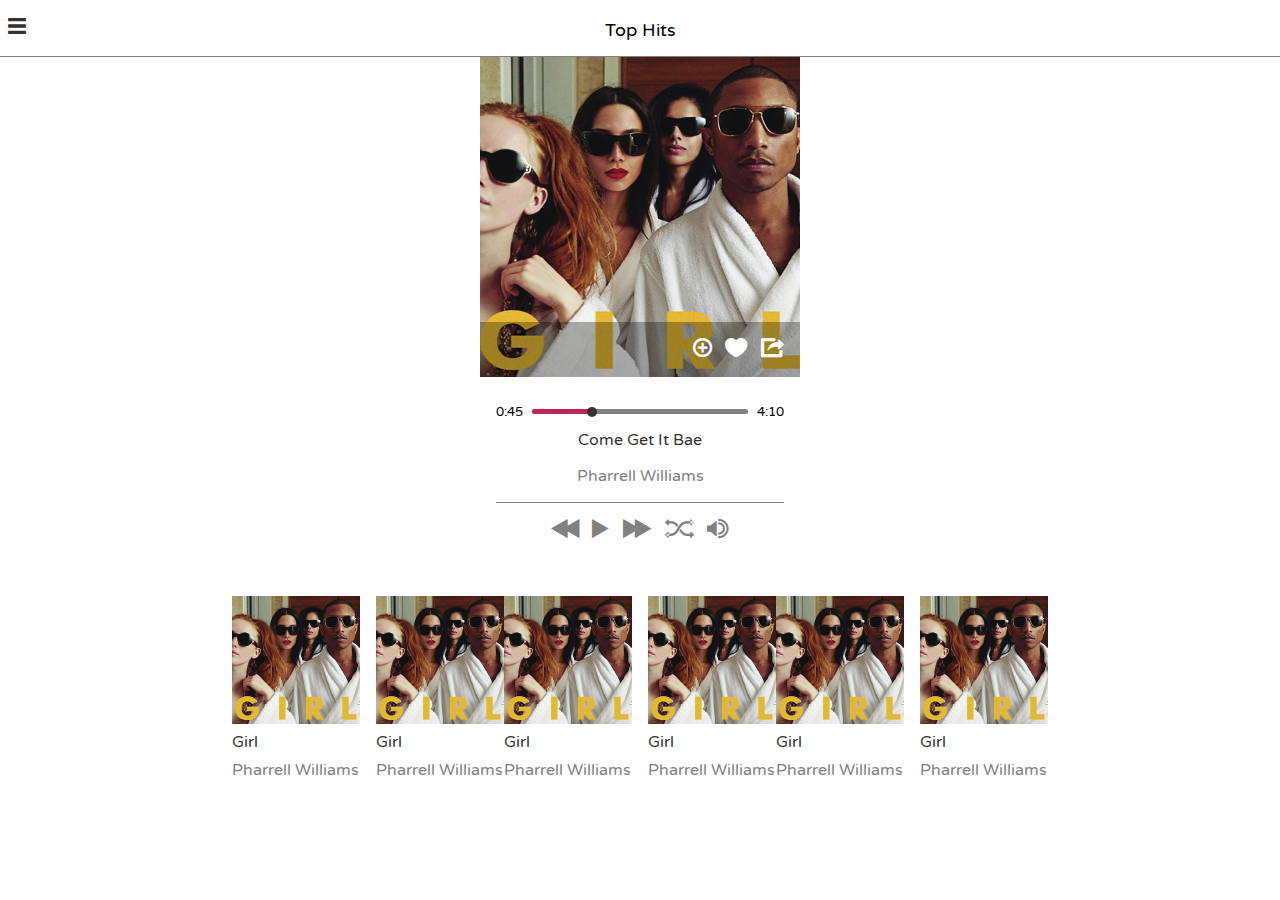
==== index.html @ 9a448887 "Test" ====
<!DOCTYPE html>
<html lang="es">
<head>
  <meta charset="UTF-8">
  <meta name="viewport" content="width=device-width, initial-scale=1.0">
  <meta http-equiv="X-UA-Compatible" content="ie=edge">
  <title>Document</title>
  <link href="https://fonts.googleapis.com/css?family=Varela+Round" rel="stylesheet">
  <link rel="stylesheet" href="css/estilos.css">
</head>
<body>
  <header class="header relative border-bottom">
    <a href="" class="button-menu icon-menu"></a>
    <nav class="menu">
      <ul class="list">
        <li class="item">
          <a href="#">Top Hit</a>
        </li>
        <li class="item">
          <a href="#">Playlist</a>
        </li>
        <li class="item">
          <a href="#">Top Hits</a>
        </li>
        <li class="item">
          <a href="#">Top Hits</a>
        </li>
        <li class="item">
          <a href="#">Top Hits</a>
        </li>
      </ul>
    </nav>
    <div class="title">
      <span>
        Top Hits
      </span>
    </div>
  </header>
  <section class="playing small center-block">
    <figure class="image relative">
      <img src="img/songs/test-playing.jpg" width="320" height="320" alt="Come Get It Bae Pharrell Williams">
      <div class="actions padding right-text">
        <a href="" class="action icon-add"></a>
        <a href="" class="action icon-love"></a>
        <a href="" class="action icon-share"></a>
      </div>
    </figure>
    <div class="padding">
      <div class="progress">
        <span class="min">0:45</span>
        <div class="total">
          <div class="state">
            <div class="circle">

            </div>
          </div>
        </div>
        <span class="max">4:10</span>
      </div>
      <div class="description center-text border-bottom">
        <p class="name">
          Come Get It Bae
        </p>
        <p class="author center-text">
          Pharrell Williams
        </p>
      </div>
      <div class="play center-text padding-tb">
        <a href="" class="action gray icon-prev"></a>
        <a href="" class="action gray icon-play"></a>
        <a href="" class="action gray icon-next"></a>
        <a href="" class="action gray icon-random"></a>
        <a href="" class="action gray icon-vol"></a>
      </div>
    </div>
  </section>
  <section class="container">
    <article class="song">
      <figure class="image">
        <img src="img/songs/test.jpg" width="128" height="128" alt="Girl Pharrell Williams">
      </figure>
      <p class="name">
        Girl
      </p>
      <p class="author">
        Pharrell Williams
      </p>
    </article>
    <article class="song">
      <figure class="image">
        <img src="img/songs/test.jpg" width="128" height="128" alt="Girl Pharrell Williams">
      </figure>
      <p class="name">
        Girl
      </p>
      <p class="author">
        Pharrell Williams
      </p>
    </article>
    <article class="song">
      <figure class="image">
        <img src="img/songs/test.jpg" width="128" height="128" alt="Girl Pharrell Williams">
      </figure>
      <p class="name">
        Girl
      </p>
      <p class="author">
        Pharrell Williams
      </p>
    </article>
    <article class="song">
      <figure class="image">
        <img src="img/songs/test.jpg" width="128" height="128" alt="Girl Pharrell Williams">
      </figure>
      <p class="name">
        Girl
      </p>
      <p class="author">
        Pharrell Williams
      </p>
    </article>
    <article class="song">
      <figure class="image">
        <img src="img/songs/test.jpg" width="128" height="128" alt="Girl Pharrell Williams">
      </figure>
      <p class="name">
        Girl
      </p>
      <p class="author">
        Pharrell Williams
      </p>
    </article>
    <article class="song">
      <figure class="image">
        <img src="img/songs/test.jpg" width="128" height="128" alt="Girl Pharrell Williams">
      </figure>
      <p class="name">
        Girl
      </p>
      <p class="author">
        Pharrell Williams
      </p>
    </article>
  </section>
</body>
</html>
---- css/estilos.css ----
html{font-family:sans-serif;-ms-text-size-adjust:100%;-webkit-text-size-adjust:100%}body{margin:0}article,aside,details,figcaption,figure,footer,header,main,menu,nav,section,summary{display:block}audio,canvas,progress,video{display:inline-block}audio:not([controls]){display:none;height:0}progress{vertical-align:baseline}template,[hidden]{display:none}a{background-color:transparent;-webkit-text-decoration-skip:objects}a:active,a:hover{outline-width:0}abbr[title]{border-bottom:none;text-decoration:underline;text-decoration:underline dotted}b,strong{font-weight:inherit}b,strong{font-weight:bolder}dfn{font-style:italic}h1{font-size:2em;margin:.67em 0}mark{background-color:#ff0;color:#000}small{font-size:80%}sub,sup{font-size:75%;line-height:0;position:relative;vertical-align:baseline}sub{bottom:-.25em}sup{top:-.5em}img{border-style:none}svg:not(:root){overflow:hidden}code,kbd,pre,samp{font-family:monospace,monospace;font-size:1em}figure{margin:1em 40px}hr{box-sizing:content-box;height:0;overflow:visible}button,input,select,textarea{font:inherit;margin:0}optgroup{font-weight:bold}button,input{overflow:visible}button,select{text-transform:none}button,html [type="button"],[type="reset"],[type="submit"]{-webkit-appearance:button}button::-moz-focus-inner,[type="button"]::-moz-focus-inner,[type="reset"]::-moz-focus-inner,[type="submit"]::-moz-focus-inner{border-style:none;padding:0}button:-moz-focusring,[type="button"]:-moz-focusring,[type="reset"]:-moz-focusring,[type="submit"]:-moz-focusring{outline:1px dotted ButtonText}fieldset{border:1px solid #c0c0c0;margin:0 2px;padding:.35em .625em .75em}legend{box-sizing:border-box;color:inherit;display:table;max-width:100%;padding:0;white-space:normal}textarea{overflow:auto}[type="checkbox"],[type="radio"]{box-sizing:border-box;padding:0}[type="number"]::-webkit-inner-spin-button,[type="number"]::-webkit-outer-spin-button{height:auto}[type="search"]{-webkit-appearance:textfield;outline-offset:-2px}[type="search"]::-webkit-search-cancel-button,[type="search"]::-webkit-search-decoration{-webkit-appearance:none}::-webkit-input-placeholder{color:inherit;opacity:.54}::-webkit-file-upload-button{-webkit-appearance:button;font:inherit}@font-face{font-family:'sfotipy';src:url("../fonts/sfotipy.eot?kt9bol");src:url("../fonts/sfotipy.eot?#iefixkt9bol") format('embedded-opentype'),url("../fonts/sfotipy.woff?kt9bol") format('woff'),url("../fonts/sfotipy.ttf?kt9bol") format('truetype'),url("../fonts/sfotipy.svg?kt9bol#sfotipy") format('svg');font-weight:normal;font-style:normal}[class^="icon-"],[class*=" icon-"]{font-family:'sfotipy';speak:none;font-style:normal;font-weight:normal;font-variant:normal;text-transform:none;line-height:1;-webkit-font-smoothing:antialiased;-moz-osx-font-smoothing:grayscale}.icon-mail:before{content:"\e60f"}.icon-sfotipy:before{content:"\e60d"}.icon-menu:before{content:"\e60e"}.icon-stop:before{content:"\e60c"}.icon-search:before{content:"\e600"}.icon-lock:before{content:"\e601"}.icon-user:before{content:"\e602"}.icon-share:before{content:"\e603"}.icon-random:before{content:"\e604"}.icon-love:before{content:"\e605"}.icon-add:before{content:"\e606"}.icon-mute:before{content:"\e607"}.icon-vol:before{content:"\e608"}.icon-play:before{content:"\e609"}.icon-next:before{content:"\e60a"}.icon-prev:before{content:"\e60b"}.icon-facebook:before{content:"\e610"}.icon-twitter:before{content:"\e611"}body{font-family:'Varela Round',sans-serif;font-size:16px}a{text-decoration:none}figure{margin:0}img{vertical-align:top}.button-menu{color:#333;left:.5em;margin-top:-10px;position:absolute;top:50%}.container{font-size:0;padding:1.4rem;text-align:center}.action{color:#fff;font-size:1.2em;margin-right:.5em;}.action:last-child{margin-right:0}.action.gray{color:#818181}.actions{position:absolute;bottom:0;left:0;right:0;background:rgba(0,0,0,0.3)}.border-bottom{border-bottom:1px solid #818181}.name{color:#333}.menu{display:none}.relative{position:relative}.padding{padding:1em}.padding-tb{padding:1em 0}.author{color:#818181}.center-block{margin:0 auto}.center-text{text-align:center}.right-text{text-align:right}.progress{margin:1em 0;position:relative;}.progress .min,.progress .max{font-size:.8em;position:absolute;top:-5px}.progress .min{left:0}.progress .max{right:0}.progress .total{background:#818181;border-radius:5px;height:5px;width:75%;margin:0 auto}.progress .state{background:#bd255b;border-radius:5px;height:5px;position:relative;width:30%}.progress .circle{background:#333;border-radius:50%;height:10px;position:absolute;right:0;top:-2px;width:10px}.header{height:3.5em;}.header .title{font-size:1.1em;line-height:3.5em;margin:0;text-align:center}.song{display:inline-block;font-size:1rem;margin-bottom:1em;margin-right:1em;text-align:left;width:8rem;}.song:nth-child(even){margin-right:0}.song p{margin:.5em 0}.playing.small{width:20em}
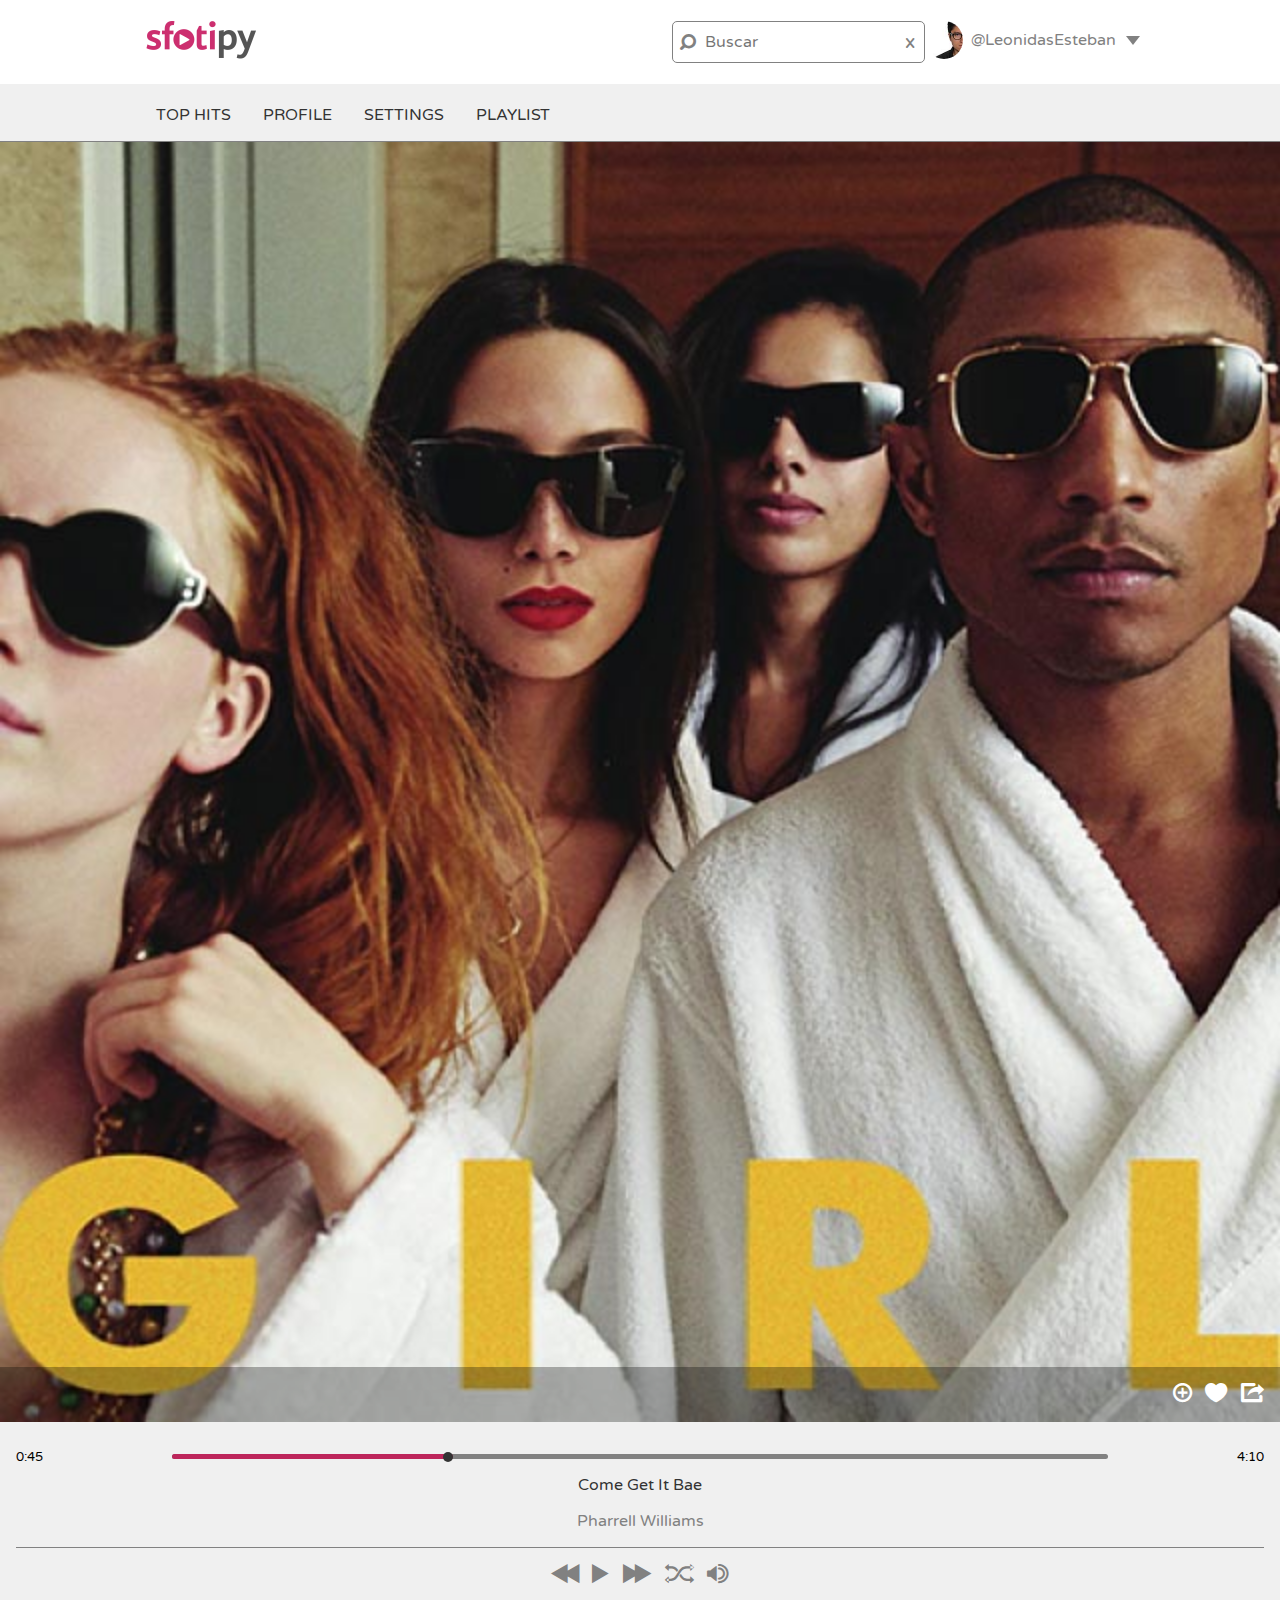
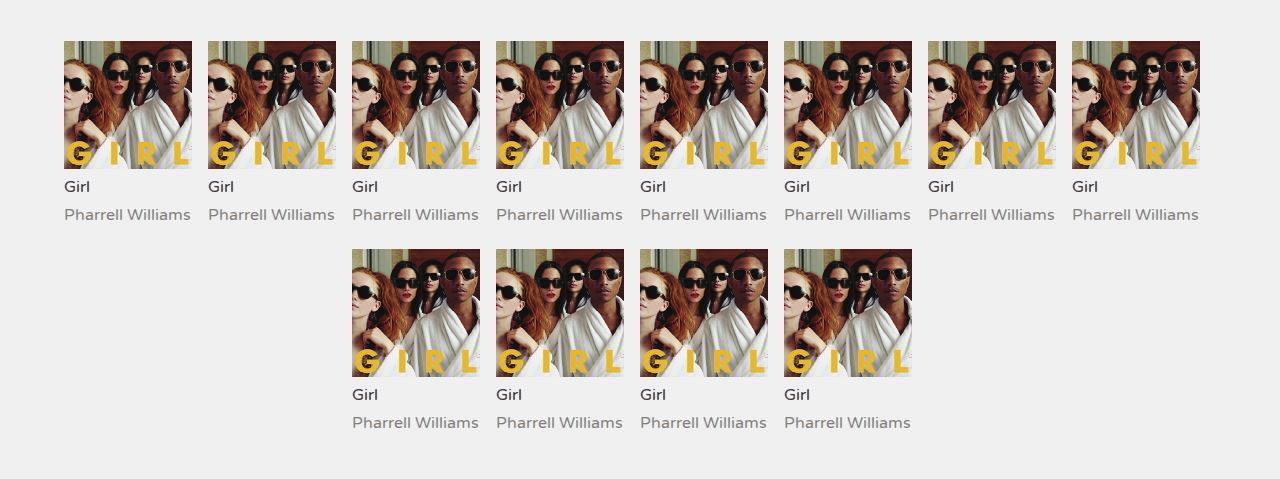
==== commit 1c3d6603: "Agregado estilos para Tablet y Desktop" ====
--- a/index.html
+++ b/index.html
@@ -10,23 +10,42 @@
 </head>
 <body>
   <header class="header relative border-bottom">
+    <div class="logo">
+      <div class="wrap center-block">
+        <figure class="image isotipo left">
+          <img src="img/logo.png" alt="Sfotipy"/>
+        </figure>
+        <div class="user right">
+          <figure class="avatar round left">
+            <img src="img/avatares/leonidas.jpg" alt="@LeonidasEsteban" width="38" height="38">
+          </figure>
+          <span class="left username">
+            @LeonidasEsteban
+          </span>
+        </div>
+        <div class="search right">
+          <form action="" class="relative">
+            <span class="icon-search search-icon"></span>
+            <input type="text" placeholder="Buscar" class="input">
+            <span class="close-icon">x</span>
+          </form>
+        </div>
+      </div>
+    </div>
     <a href="" class="button-menu icon-menu"></a>
-    <nav class="menu">
+    <nav class="menu center-block wrap">
       <ul class="list">
         <li class="item">
-          <a href="#">Top Hit</a>
+          <a href="#">Top Hits</a>
+        </li>
+        <li class="item">
+          <a href="#">Profile</a>
+        </li>
+        <li class="item">
+          <a href="#">Settings</a>
         </li>
         <li class="item">
           <a href="#">Playlist</a>
-        </li>
-        <li class="item">
-          <a href="#">Top Hits</a>
-        </li>
-        <li class="item">
-          <a href="#">Top Hits</a>
-        </li>
-        <li class="item">
-          <a href="#">Top Hits</a>
         </li>
       </ul>
     </nav>
@@ -36,7 +55,7 @@
       </span>
     </div>
   </header>
-  <section class="playing small center-block">
+  <section class="playing small medium center-block">
     <figure class="image relative">
       <img src="img/songs/test-playing.jpg" width="320" height="320" alt="Come Get It Bae Pharrell Williams">
       <div class="actions padding right-text">
@@ -141,6 +160,72 @@
         Pharrell Williams
       </p>
     </article>
+    <article class="song">
+      <figure class="image">
+        <img src="img/songs/test.jpg" width="128" height="128" alt="Girl Pharrell Williams">
+      </figure>
+      <p class="name">
+        Girl
+      </p>
+      <p class="author">
+        Pharrell Williams
+      </p>
+    </article>
+    <article class="song">
+      <figure class="image">
+        <img src="img/songs/test.jpg" width="128" height="128" alt="Girl Pharrell Williams">
+      </figure>
+      <p class="name">
+        Girl
+      </p>
+      <p class="author">
+        Pharrell Williams
+      </p>
+    </article>
+    <article class="song">
+      <figure class="image">
+        <img src="img/songs/test.jpg" width="128" height="128" alt="Girl Pharrell Williams">
+      </figure>
+      <p class="name">
+        Girl
+      </p>
+      <p class="author">
+        Pharrell Williams
+      </p>
+    </article>
+    <article class="song">
+      <figure class="image">
+        <img src="img/songs/test.jpg" width="128" height="128" alt="Girl Pharrell Williams">
+      </figure>
+      <p class="name">
+        Girl
+      </p>
+      <p class="author">
+        Pharrell Williams
+      </p>
+    </article>
+    <article class="song">
+      <figure class="image">
+        <img src="img/songs/test.jpg" width="128" height="128" alt="Girl Pharrell Williams">
+      </figure>
+      <p class="name">
+        Girl
+      </p>
+      <p class="author">
+        Pharrell Williams
+      </p>
+    </article>
+    <article class="song">
+      <figure class="image">
+        <img src="img/songs/test.jpg" width="128" height="128" alt="Girl Pharrell Williams">
+      </figure>
+      <p class="name">
+        Girl
+      </p>
+      <p class="author">
+        Pharrell Williams
+      </p>
+    </article>
   </section>
 </body>
 </html>
--- a/css/estilos.css
+++ b/css/estilos.css
@@ -1 +1 @@
-html{font-family:sans-serif;-ms-text-size-adjust:100%;-webkit-text-size-adjust:100%}body{margin:0}article,aside,details,figcaption,figure,footer,header,main,menu,nav,section,summary{display:block}audio,canvas,progress,video{display:inline-block}audio:not([controls]){display:none;height:0}progress{vertical-align:baseline}template,[hidden]{display:none}a{background-color:transparent;-webkit-text-decoration-skip:objects}a:active,a:hover{outline-width:0}abbr[title]{border-bottom:none;text-decoration:underline;text-decoration:underline dotted}b,strong{font-weight:inherit}b,strong{font-weight:bolder}dfn{font-style:italic}h1{font-size:2em;margin:.67em 0}mark{background-color:#ff0;color:#000}small{font-size:80%}sub,sup{font-size:75%;line-height:0;position:relative;vertical-align:baseline}sub{bottom:-.25em}sup{top:-.5em}img{border-style:none}svg:not(:root){overflow:hidden}code,kbd,pre,samp{font-family:monospace,monospace;font-size:1em}figure{margin:1em 40px}hr{box-sizing:content-box;height:0;overflow:visible}button,input,select,textarea{font:inherit;margin:0}optgroup{font-weight:bold}button,input{overflow:visible}button,select{text-transform:none}button,html [type="button"],[type="reset"],[type="submit"]{-webkit-appearance:button}button::-moz-focus-inner,[type="button"]::-moz-focus-inner,[type="reset"]::-moz-focus-inner,[type="submit"]::-moz-focus-inner{border-style:none;padding:0}button:-moz-focusring,[type="button"]:-moz-focusring,[type="reset"]:-moz-focusring,[type="submit"]:-moz-focusring{outline:1px dotted ButtonText}fieldset{border:1px solid #c0c0c0;margin:0 2px;padding:.35em .625em .75em}legend{box-sizing:border-box;color:inherit;display:table;max-width:100%;padding:0;white-space:normal}textarea{overflow:auto}[type="checkbox"],[type="radio"]{box-sizing:border-box;padding:0}[type="number"]::-webkit-inner-spin-button,[type="number"]::-webkit-outer-spin-button{height:auto}[type="search"]{-webkit-appearance:textfield;outline-offset:-2px}[type="search"]::-webkit-search-cancel-button,[type="search"]::-webkit-search-decoration{-webkit-appearance:none}::-webkit-input-placeholder{color:inherit;opacity:.54}::-webkit-file-upload-button{-webkit-appearance:button;font:inherit}@font-face{font-family:'sfotipy';src:url("../fonts/sfotipy.eot?kt9bol");src:url("../fonts/sfotipy.eot?#iefixkt9bol") format('embedded-opentype'),url("../fonts/sfotipy.woff?kt9bol") format('woff'),url("../fonts/sfotipy.ttf?kt9bol") format('truetype'),url("../fonts/sfotipy.svg?kt9bol#sfotipy") format('svg');font-weight:normal;font-style:normal}[class^="icon-"],[class*=" icon-"]{font-family:'sfotipy';speak:none;font-style:normal;font-weight:normal;font-variant:normal;text-transform:none;line-height:1;-webkit-font-smoothing:antialiased;-moz-osx-font-smoothing:grayscale}.icon-mail:before{content:"\e60f"}.icon-sfotipy:before{content:"\e60d"}.icon-menu:before{content:"\e60e"}.icon-stop:before{content:"\e60c"}.icon-search:before{content:"\e600"}.icon-lock:before{content:"\e601"}.icon-user:before{content:"\e602"}.icon-share:before{content:"\e603"}.icon-random:before{content:"\e604"}.icon-love:before{content:"\e605"}.icon-add:before{content:"\e606"}.icon-mute:before{content:"\e607"}.icon-vol:before{content:"\e608"}.icon-play:before{content:"\e609"}.icon-next:before{content:"\e60a"}.icon-prev:before{content:"\e60b"}.icon-facebook:before{content:"\e610"}.icon-twitter:before{content:"\e611"}body{font-family:'Varela Round',sans-serif;font-size:16px}a{text-decoration:none}figure{margin:0}img{vertical-align:top}.button-menu{color:#333;left:.5em;margin-top:-10px;position:absolute;top:50%}.container{font-size:0;padding:1.4rem;text-align:center}.action{color:#fff;font-size:1.2em;margin-right:.5em;}.action:last-child{margin-right:0}.action.gray{color:#818181}.actions{position:absolute;bottom:0;left:0;right:0;background:rgba(0,0,0,0.3)}.border-bottom{border-bottom:1px solid #818181}.name{color:#333}.menu{display:none}.relative{position:relative}.padding{padding:1em}.padding-tb{padding:1em 0}.author{color:#818181}.center-block{margin:0 auto}.center-text{text-align:center}.right-text{text-align:right}.progress{margin:1em 0;position:relative;}.progress .min,.progress .max{font-size:.8em;position:absolute;top:-5px}.progress .min{left:0}.progress .max{right:0}.progress .total{background:#818181;border-radius:5px;height:5px;width:75%;margin:0 auto}.progress .state{background:#bd255b;border-radius:5px;height:5px;position:relative;width:30%}.progress .circle{background:#333;border-radius:50%;height:10px;position:absolute;right:0;top:-2px;width:10px}.header{height:3.5em;}.header .title{font-size:1.1em;line-height:3.5em;margin:0;text-align:center}.song{display:inline-block;font-size:1rem;margin-bottom:1em;margin-right:1em;text-align:left;width:8rem;}.song:nth-child(even){margin-right:0}.song p{margin:.5em 0}.playing.small{width:20em}+html{font-family:sans-serif;-ms-text-size-adjust:100%;-webkit-text-size-adjust:100%}body{margin:0}article,aside,details,figcaption,figure,footer,header,main,menu,nav,section,summary{display:block}audio,canvas,progress,video{display:inline-block}audio:not([controls]){display:none;height:0}progress{vertical-align:baseline}template,[hidden]{display:none}a{background-color:transparent;-webkit-text-decoration-skip:objects}a:active,a:hover{outline-width:0}abbr[title]{border-bottom:none;text-decoration:underline;text-decoration:underline dotted}b,strong{font-weight:inherit}b,strong{font-weight:bolder}dfn{font-style:italic}h1{font-size:2em;margin:.67em 0}mark{background-color:#ff0;color:#000}small{font-size:80%}sub,sup{font-size:75%;line-height:0;position:relative;vertical-align:baseline}sub{bottom:-.25em}sup{top:-.5em}img{border-style:none}svg:not(:root){overflow:hidden}code,kbd,pre,samp{font-family:monospace,monospace;font-size:1em}figure{margin:1em 40px}hr{box-sizing:content-box;height:0;overflow:visible}button,input,select,textarea{font:inherit;margin:0}optgroup{font-weight:bold}button,input{overflow:visible}button,select{text-transform:none}button,html [type="button"],[type="reset"],[type="submit"]{-webkit-appearance:button}button::-moz-focus-inner,[type="button"]::-moz-focus-inner,[type="reset"]::-moz-focus-inner,[type="submit"]::-moz-focus-inner{border-style:none;padding:0}button:-moz-focusring,[type="button"]:-moz-focusring,[type="reset"]:-moz-focusring,[type="submit"]:-moz-focusring{outline:1px dotted ButtonText}fieldset{border:1px solid #c0c0c0;margin:0 2px;padding:.35em .625em .75em}legend{box-sizing:border-box;color:inherit;display:table;max-width:100%;padding:0;white-space:normal}textarea{overflow:auto}[type="checkbox"],[type="radio"]{box-sizing:border-box;padding:0}[type="number"]::-webkit-inner-spin-button,[type="number"]::-webkit-outer-spin-button{height:auto}[type="search"]{-webkit-appearance:textfield;outline-offset:-2px}[type="search"]::-webkit-search-cancel-button,[type="search"]::-webkit-search-decoration{-webkit-appearance:none}::-webkit-input-placeholder{color:inherit;opacity:.54}::-webkit-file-upload-button{-webkit-appearance:button;font:inherit}@font-face{font-family:'sfotipy';src:url("../fonts/sfotipy.eot?kt9bol");src:url("../fonts/sfotipy.eot?#iefixkt9bol") format('embedded-opentype'),url("../fonts/sfotipy.woff?kt9bol") format('woff'),url("../fonts/sfotipy.ttf?kt9bol") format('truetype'),url("../fonts/sfotipy.svg?kt9bol#sfotipy") format('svg');font-weight:normal;font-style:normal}[class^="icon-"],[class*=" icon-"]{font-family:'sfotipy';speak:none;font-style:normal;font-weight:normal;font-variant:normal;text-transform:none;line-height:1;-webkit-font-smoothing:antialiased;-moz-osx-font-smoothing:grayscale}.icon-mail:before{content:"\e60f"}.icon-sfotipy:before{content:"\e60d"}.icon-menu:before{content:"\e60e"}.icon-stop:before{content:"\e60c"}.icon-search:before{content:"\e600"}.icon-lock:before{content:"\e601"}.icon-user:before{content:"\e602"}.icon-share:before{content:"\e603"}.icon-random:before{content:"\e604"}.icon-love:before{content:"\e605"}.icon-add:before{content:"\e606"}.icon-mute:before{content:"\e607"}.icon-vol:before{content:"\e608"}.icon-play:before{content:"\e609"}.icon-next:before{content:"\e60a"}.icon-prev:before{content:"\e60b"}.icon-facebook:before{content:"\e610"}.icon-twitter:before{content:"\e611"}body{font-family:'Varela Round',sans-serif;font-size:16px}a{text-decoration:none}figure{margin:0}img{vertical-align:top}ul{margin:0;padding:0}.button-menu{color:#333;left:.5em;margin-top:-10px;position:absolute;top:50%}.container{font-size:0;padding:1.4rem;text-align:center}.action{color:#fff;font-size:1.2em;margin-right:.5em;}.action:last-child{margin-right:0}.action.gray{color:#818181}.actions{position:absolute;bottom:0;left:0;right:0;background:rgba(0,0,0,0.3)}.border-bottom{border-bottom:1px solid #818181}.name{color:#333}.menu{display:none}.relative{position:relative}.padding{padding:1em}.padding-tb{padding:1em 0}.left{float:left}.right{float:right}.wrap{width:1000px}.round{border-radius:50%;overflow:hidden}.author{color:#818181}.center-block{margin:0 auto}.center-text{text-align:center}.right-text{text-align:right}.progress{margin:1em 0;position:relative;}.progress .min,.progress .max{font-size:.8em;position:absolute;top:-5px}.progress .min{left:0}.progress .max{right:0}.progress .total{background:#818181;border-radius:5px;height:5px;width:75%;margin:0 auto}.progress .state{background:#bd255b;border-radius:5px;height:5px;position:relative;width:30%}.progress .circle{background:#333;border-radius:50%;height:10px;position:absolute;right:0;top:-2px;width:10px}.header{height:3.5em;}.header .title{font-size:1.1em;line-height:3.5em;margin:0;text-align:center}.song{display:inline-block;font-size:1rem;margin-bottom:1em;margin-right:1em;text-align:left;width:8rem;}.song:nth-child(even){margin-right:0}.song p{margin:.5em 0}.playing.small{width:20em}.input{border:1px solid #818181;height:2.5em;border-radius:5px;padding:0 1em 0 2em}.search-icon{position:absolute;left:.5em;top:.8em;color:#818181}.close-icon{color:#818181;font-size:1.2em;position:absolute;right:.5em;top:.5em}@media screen and (min-width:480px){.song:nth-child(even){margin-right:1em}.image img{width:100%;height:auto}.playing.medium{width:auto}}@media screen and (min-width:1000px){body{background:#f0f0f0}.button-menu{display:none}.menu{display:block;background:#f0f0f0;overflow:hidden;}.menu .item{float:left;list-style:none;}.menu .item a{color:#333;text-transform:uppercase;cursor:pointer;padding:1em;display:block;border-top:5px solid transparent;}.menu .item a:hover{border-top:5px solid #818181}.header{height:auto;}.header .title{display:none}.isotipo{width:122px}.logo{padding:1.3em 0;overflow:hidden;background:#fff}.avatar{width:38px;height:38px}.username{color:#818181;position:relative;top:9px;margin-left:.5em;}.username:after{border-left:7px solid transparent;border-right:7px solid transparent;border-top:9px solid #818181;content:"";display:inline-block;margin-left:.4em}}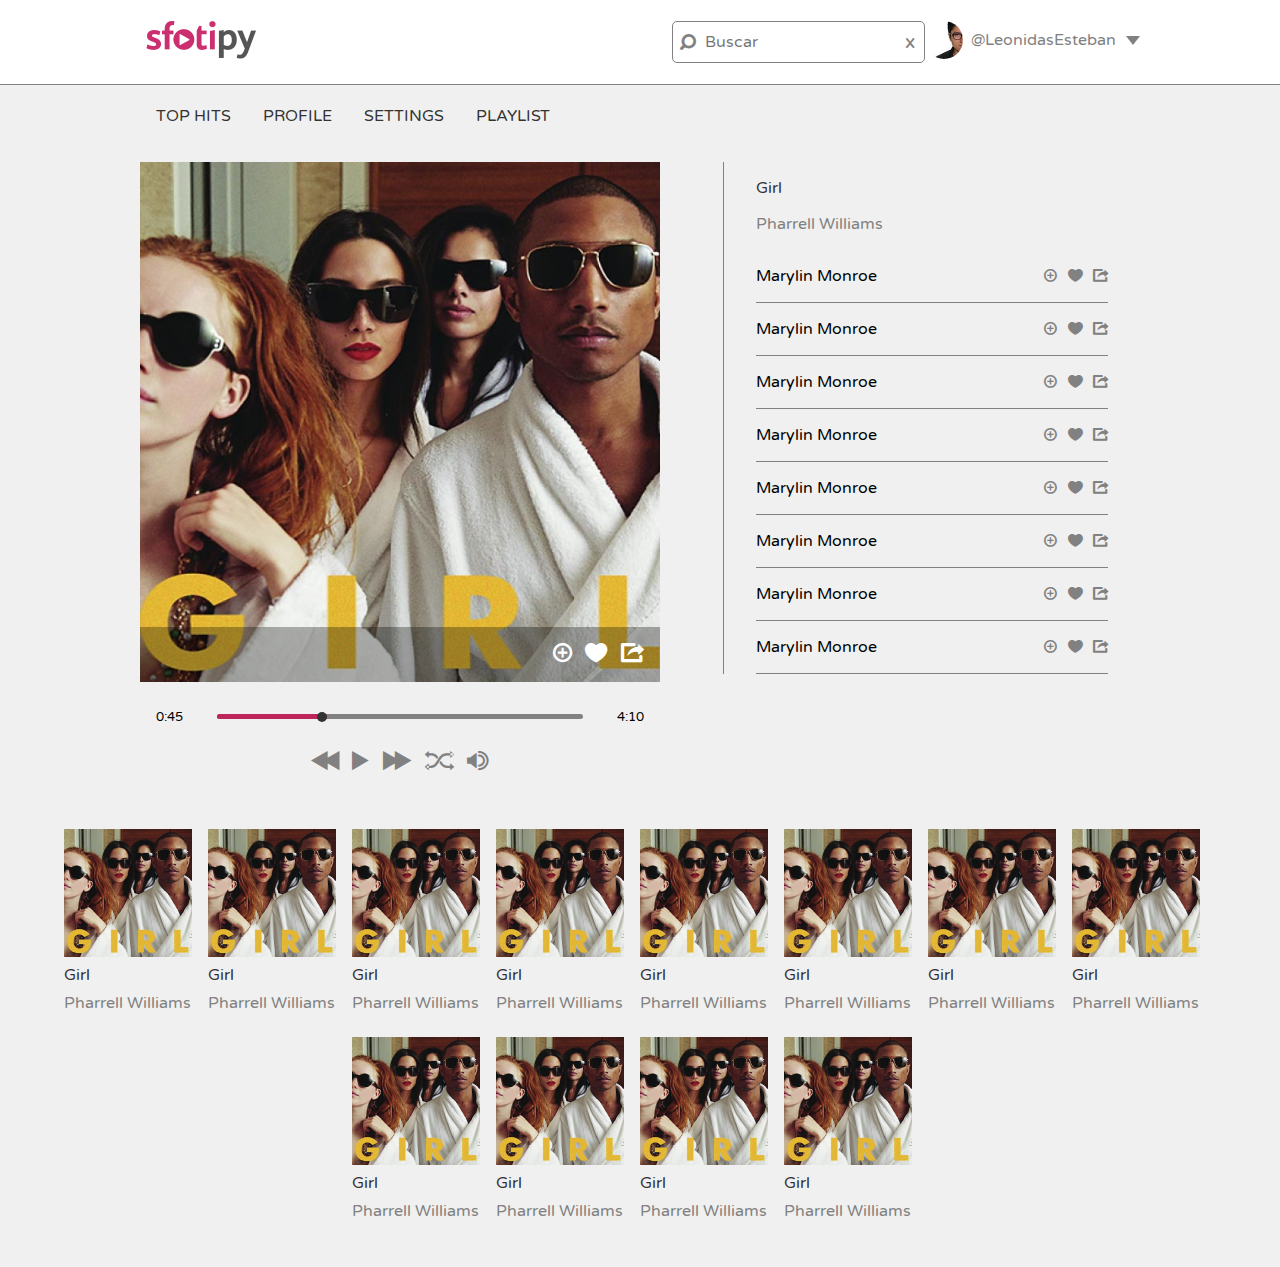
==== commit 1a6ecc29: "Finalizando Responsive Design de Tablet y Desktop" ====
--- a/index.html
+++ b/index.html
@@ -33,8 +33,8 @@
       </div>
     </div>
     <a href="" class="button-menu icon-menu"></a>
-    <nav class="menu center-block wrap">
-      <ul class="list">
+    <nav class="menu">
+      <ul class="list center-block wrap">
         <li class="item">
           <a href="#">Top Hits</a>
         </li>
@@ -55,42 +55,134 @@
       </span>
     </div>
   </header>
-  <section class="playing small medium center-block">
-    <figure class="image relative">
-      <img src="img/songs/test-playing.jpg" width="320" height="320" alt="Come Get It Bae Pharrell Williams">
-      <div class="actions padding right-text">
-        <a href="" class="action icon-add"></a>
-        <a href="" class="action icon-love"></a>
-        <a href="" class="action icon-share"></a>
-      </div>
-    </figure>
-    <div class="padding">
-      <div class="progress">
-        <span class="min">0:45</span>
-        <div class="total">
-          <div class="state">
-            <div class="circle">
+  <section class="playing small medium large">
+    <div class="music">
+      <figure class="image relative">
+        <img src="img/songs/test-playing.jpg" width="320" height="320" alt="Come Get It Bae Pharrell Williams">
+        <div class="actions padding right-text">
+          <a href="" class="action icon-add"></a>
+          <a href="" class="action icon-love"></a>
+          <a href="" class="action icon-share"></a>
+        </div>
+      </figure>
+      <div class="padding">
+        <div class="progress">
+          <span class="min">0:45</span>
+          <div class="total">
+            <div class="state">
+              <div class="circle">
 
+              </div>
             </div>
           </div>
-        </div>
-        <span class="max">4:10</span>
+          <span class="max">4:10</span>
+        </div>
+        <div class="description center-text border-bottom">
+          <p class="name">
+            Come Get It Bae
+          </p>
+          <p class="author center-text">
+            Pharrell Williams
+          </p>
+        </div>
+        <div class="play center-text padding-tb">
+          <a href="" class="action gray icon-prev"></a>
+          <a href="" class="action gray icon-play"></a>
+          <a href="" class="action gray icon-next"></a>
+          <a href="" class="action gray icon-random"></a>
+          <a href="" class="action gray icon-vol"></a>
+        </div>
       </div>
-      <div class="description center-text border-bottom">
-        <p class="name">
-          Come Get It Bae
-        </p>
-        <p class="author center-text">
-          Pharrell Williams
-        </p>
-      </div>
-      <div class="play center-text padding-tb">
-        <a href="" class="action gray icon-prev"></a>
-        <a href="" class="action gray icon-play"></a>
-        <a href="" class="action gray icon-next"></a>
-        <a href="" class="action gray icon-random"></a>
-        <a href="" class="action gray icon-vol"></a>
-      </div>
+    </div>
+    <div class="playlist right">
+      <p class="name">
+        Girl
+      </p>
+      <p class="author">
+        Pharrell Williams
+      </p>
+      <ul class="list">
+        <li class="item border-bottom">
+          <span>
+            Marylin Monroe
+          </span>
+          <span class="right">
+            <a href="" class="action icon-add gray"></a>
+            <a href="" class="action icon-love gray"></a>
+            <a href="" class="action icon-share gray"></a>
+          </span>
+        </li>
+        <li class="item border-bottom">
+          <span>
+            Marylin Monroe
+          </span>
+          <span class="right">
+            <a href="" class="action icon-add gray"></a>
+            <a href="" class="action icon-love gray"></a>
+            <a href="" class="action icon-share gray"></a>
+          </span>
+        </li>
+        <li class="item border-bottom">
+          <span>
+            Marylin Monroe
+          </span>
+          <span class="right">
+            <a href="" class="action icon-add gray"></a>
+            <a href="" class="action icon-love gray"></a>
+            <a href="" class="action icon-share gray"></a>
+          </span>
+        </li>
+        <li class="item border-bottom">
+          <span>
+            Marylin Monroe
+          </span>
+          <span class="right">
+            <a href="" class="action icon-add gray"></a>
+            <a href="" class="action icon-love gray"></a>
+            <a href="" class="action icon-share gray"></a>
+          </span>
+        </li>
+        <li class="item border-bottom">
+          <span>
+            Marylin Monroe
+          </span>
+          <span class="right">
+            <a href="" class="action icon-add gray"></a>
+            <a href="" class="action icon-love gray"></a>
+            <a href="" class="action icon-share gray"></a>
+          </span>
+        </li>
+        <li class="item border-bottom">
+          <span>
+            Marylin Monroe
+          </span>
+          <span class="right">
+            <a href="" class="action icon-add gray"></a>
+            <a href="" class="action icon-love gray"></a>
+            <a href="" class="action icon-share gray"></a>
+          </span>
+        </li>
+        <li class="item border-bottom">
+          <span>
+            Marylin Monroe
+          </span>
+          <span class="right">
+            <a href="" class="action icon-add gray"></a>
+            <a href="" class="action icon-love gray"></a>
+            <a href="" class="action icon-share gray"></a>
+          </span>
+        </li>
+        <li class="item border-bottom">
+          <span>
+            Marylin Monroe
+          </span>
+          <span class="right">
+            <a href="" class="action icon-add gray"></a>
+            <a href="" class="action icon-love gray"></a>
+            <a href="" class="action icon-share gray"></a>
+          </span>
+        </li>
+      </ul>
     </div>
   </section>
   <section class="container">
--- a/css/estilos.css
+++ b/css/estilos.css
@@ -1 +1 @@
-html{font-family:sans-serif;-ms-text-size-adjust:100%;-webkit-text-size-adjust:100%}body{margin:0}article,aside,details,figcaption,figure,footer,header,main,menu,nav,section,summary{display:block}audio,canvas,progress,video{display:inline-block}audio:not([controls]){display:none;height:0}progress{vertical-align:baseline}template,[hidden]{display:none}a{background-color:transparent;-webkit-text-decoration-skip:objects}a:active,a:hover{outline-width:0}abbr[title]{border-bottom:none;text-decoration:underline;text-decoration:underline dotted}b,strong{font-weight:inherit}b,strong{font-weight:bolder}dfn{font-style:italic}h1{font-size:2em;margin:.67em 0}mark{background-color:#ff0;color:#000}small{font-size:80%}sub,sup{font-size:75%;line-height:0;position:relative;vertical-align:baseline}sub{bottom:-.25em}sup{top:-.5em}img{border-style:none}svg:not(:root){overflow:hidden}code,kbd,pre,samp{font-family:monospace,monospace;font-size:1em}figure{margin:1em 40px}hr{box-sizing:content-box;height:0;overflow:visible}button,input,select,textarea{font:inherit;margin:0}optgroup{font-weight:bold}button,input{overflow:visible}button,select{text-transform:none}button,html [type="button"],[type="reset"],[type="submit"]{-webkit-appearance:button}button::-moz-focus-inner,[type="button"]::-moz-focus-inner,[type="reset"]::-moz-focus-inner,[type="submit"]::-moz-focus-inner{border-style:none;padding:0}button:-moz-focusring,[type="button"]:-moz-focusring,[type="reset"]:-moz-focusring,[type="submit"]:-moz-focusring{outline:1px dotted ButtonText}fieldset{border:1px solid #c0c0c0;margin:0 2px;padding:.35em .625em .75em}legend{box-sizing:border-box;color:inherit;display:table;max-width:100%;padding:0;white-space:normal}textarea{overflow:auto}[type="checkbox"],[type="radio"]{box-sizing:border-box;padding:0}[type="number"]::-webkit-inner-spin-button,[type="number"]::-webkit-outer-spin-button{height:auto}[type="search"]{-webkit-appearance:textfield;outline-offset:-2px}[type="search"]::-webkit-search-cancel-button,[type="search"]::-webkit-search-decoration{-webkit-appearance:none}::-webkit-input-placeholder{color:inherit;opacity:.54}::-webkit-file-upload-button{-webkit-appearance:button;font:inherit}@font-face{font-family:'sfotipy';src:url("../fonts/sfotipy.eot?kt9bol");src:url("../fonts/sfotipy.eot?#iefixkt9bol") format('embedded-opentype'),url("../fonts/sfotipy.woff?kt9bol") format('woff'),url("../fonts/sfotipy.ttf?kt9bol") format('truetype'),url("../fonts/sfotipy.svg?kt9bol#sfotipy") format('svg');font-weight:normal;font-style:normal}[class^="icon-"],[class*=" icon-"]{font-family:'sfotipy';speak:none;font-style:normal;font-weight:normal;font-variant:normal;text-transform:none;line-height:1;-webkit-font-smoothing:antialiased;-moz-osx-font-smoothing:grayscale}.icon-mail:before{content:"\e60f"}.icon-sfotipy:before{content:"\e60d"}.icon-menu:before{content:"\e60e"}.icon-stop:before{content:"\e60c"}.icon-search:before{content:"\e600"}.icon-lock:before{content:"\e601"}.icon-user:before{content:"\e602"}.icon-share:before{content:"\e603"}.icon-random:before{content:"\e604"}.icon-love:before{content:"\e605"}.icon-add:before{content:"\e606"}.icon-mute:before{content:"\e607"}.icon-vol:before{content:"\e608"}.icon-play:before{content:"\e609"}.icon-next:before{content:"\e60a"}.icon-prev:before{content:"\e60b"}.icon-facebook:before{content:"\e610"}.icon-twitter:before{content:"\e611"}body{font-family:'Varela Round',sans-serif;font-size:16px}a{text-decoration:none}figure{margin:0}img{vertical-align:top}ul{margin:0;padding:0}.button-menu{color:#333;left:.5em;margin-top:-10px;position:absolute;top:50%}.container{font-size:0;padding:1.4rem;text-align:center}.action{color:#fff;font-size:1.2em;margin-right:.5em;}.action:last-child{margin-right:0}.action.gray{color:#818181}.actions{position:absolute;bottom:0;left:0;right:0;background:rgba(0,0,0,0.3)}.border-bottom{border-bottom:1px solid #818181}.name{color:#333}.menu{display:none}.relative{position:relative}.padding{padding:1em}.padding-tb{padding:1em 0}.left{float:left}.right{float:right}.wrap{width:1000px}.round{border-radius:50%;overflow:hidden}.author{color:#818181}.center-block{margin:0 auto}.center-text{text-align:center}.right-text{text-align:right}.progress{margin:1em 0;position:relative;}.progress .min,.progress .max{font-size:.8em;position:absolute;top:-5px}.progress .min{left:0}.progress .max{right:0}.progress .total{background:#818181;border-radius:5px;height:5px;width:75%;margin:0 auto}.progress .state{background:#bd255b;border-radius:5px;height:5px;position:relative;width:30%}.progress .circle{background:#333;border-radius:50%;height:10px;position:absolute;right:0;top:-2px;width:10px}.header{height:3.5em;}.header .title{font-size:1.1em;line-height:3.5em;margin:0;text-align:center}.song{display:inline-block;font-size:1rem;margin-bottom:1em;margin-right:1em;text-align:left;width:8rem;}.song:nth-child(even){margin-right:0}.song p{margin:.5em 0}.playing.small{width:20em}.input{border:1px solid #818181;height:2.5em;border-radius:5px;padding:0 1em 0 2em}.search-icon{position:absolute;left:.5em;top:.8em;color:#818181}.close-icon{color:#818181;font-size:1.2em;position:absolute;right:.5em;top:.5em}@media screen and (min-width:480px){.song:nth-child(even){margin-right:1em}.image img{width:100%;height:auto}.playing.medium{width:auto}}@media screen and (min-width:1000px){body{background:#f0f0f0}.button-menu{display:none}.menu{display:block;background:#f0f0f0;overflow:hidden;}.menu .item{float:left;list-style:none;}.menu .item a{color:#333;text-transform:uppercase;cursor:pointer;padding:1em;display:block;border-top:5px solid transparent;}.menu .item a:hover{border-top:5px solid #818181}.header{height:auto;}.header .title{display:none}.isotipo{width:122px}.logo{padding:1.3em 0;overflow:hidden;background:#fff}.avatar{width:38px;height:38px}.username{color:#818181;position:relative;top:9px;margin-left:.5em;}.username:after{border-left:7px solid transparent;border-right:7px solid transparent;border-top:9px solid #818181;content:"";display:inline-block;margin-left:.4em}}+html{font-family:sans-serif;-ms-text-size-adjust:100%;-webkit-text-size-adjust:100%}body{margin:0}article,aside,details,figcaption,figure,footer,header,main,menu,nav,section,summary{display:block}audio,canvas,progress,video{display:inline-block}audio:not([controls]){display:none;height:0}progress{vertical-align:baseline}template,[hidden]{display:none}a{background-color:transparent;-webkit-text-decoration-skip:objects}a:active,a:hover{outline-width:0}abbr[title]{border-bottom:none;text-decoration:underline;text-decoration:underline dotted}b,strong{font-weight:inherit}b,strong{font-weight:bolder}dfn{font-style:italic}h1{font-size:2em;margin:.67em 0}mark{background-color:#ff0;color:#000}small{font-size:80%}sub,sup{font-size:75%;line-height:0;position:relative;vertical-align:baseline}sub{bottom:-.25em}sup{top:-.5em}img{border-style:none}svg:not(:root){overflow:hidden}code,kbd,pre,samp{font-family:monospace,monospace;font-size:1em}figure{margin:1em 40px}hr{box-sizing:content-box;height:0;overflow:visible}button,input,select,textarea{font:inherit;margin:0}optgroup{font-weight:bold}button,input{overflow:visible}button,select{text-transform:none}button,html [type="button"],[type="reset"],[type="submit"]{-webkit-appearance:button}button::-moz-focus-inner,[type="button"]::-moz-focus-inner,[type="reset"]::-moz-focus-inner,[type="submit"]::-moz-focus-inner{border-style:none;padding:0}button:-moz-focusring,[type="button"]:-moz-focusring,[type="reset"]:-moz-focusring,[type="submit"]:-moz-focusring{outline:1px dotted ButtonText}fieldset{border:1px solid #c0c0c0;margin:0 2px;padding:.35em .625em .75em}legend{box-sizing:border-box;color:inherit;display:table;max-width:100%;padding:0;white-space:normal}textarea{overflow:auto}[type="checkbox"],[type="radio"]{box-sizing:border-box;padding:0}[type="number"]::-webkit-inner-spin-button,[type="number"]::-webkit-outer-spin-button{height:auto}[type="search"]{-webkit-appearance:textfield;outline-offset:-2px}[type="search"]::-webkit-search-cancel-button,[type="search"]::-webkit-search-decoration{-webkit-appearance:none}::-webkit-input-placeholder{color:inherit;opacity:.54}::-webkit-file-upload-button{-webkit-appearance:button;font:inherit}html{font-family:sans-serif;-ms-text-size-adjust:100%;-webkit-text-size-adjust:100%}body{margin:0}article,aside,details,figcaption,figure,footer,header,main,menu,nav,section,summary{display:block}audio,canvas,progress,video{display:inline-block}audio:not([controls]){display:none;height:0}progress{vertical-align:baseline}template,[hidden]{display:none}a{background-color:transparent;-webkit-text-decoration-skip:objects}a:active,a:hover{outline-width:0}abbr[title]{border-bottom:none;text-decoration:underline;text-decoration:underline dotted}b,strong{font-weight:inherit}b,strong{font-weight:bolder}dfn{font-style:italic}h1{font-size:2em;margin:.67em 0}mark{background-color:#ff0;color:#000}small{font-size:80%}sub,sup{font-size:75%;line-height:0;position:relative;vertical-align:baseline}sub{bottom:-.25em}sup{top:-.5em}img{border-style:none}svg:not(:root){overflow:hidden}code,kbd,pre,samp{font-family:monospace,monospace;font-size:1em}figure{margin:1em 40px}hr{-webkit-box-sizing:content-box;-moz-box-sizing:content-box;box-sizing:content-box;height:0;overflow:visible}button,input,select,textarea{font:inherit;margin:0}optgroup{font-weight:bold}button,input{overflow:visible}button,select{text-transform:none}button,html [type="button"],[type="reset"],[type="submit"]{-webkit-appearance:button}button::-moz-focus-inner,[type="button"]::-moz-focus-inner,[type="reset"]::-moz-focus-inner,[type="submit"]::-moz-focus-inner{border-style:none;padding:0}button:-moz-focusring,[type="button"]:-moz-focusring,[type="reset"]:-moz-focusring,[type="submit"]:-moz-focusring{outline:1px dotted ButtonText}fieldset{border:1px solid #c0c0c0;margin:0 2px;padding:.35em .625em .75em}legend{-webkit-box-sizing:border-box;-moz-box-sizing:border-box;box-sizing:border-box;color:inherit;display:table;max-width:100%;padding:0;white-space:normal}textarea{overflow:auto}[type="checkbox"],[type="radio"]{-webkit-box-sizing:border-box;-moz-box-sizing:border-box;box-sizing:border-box;padding:0}[type="number"]::-webkit-inner-spin-button,[type="number"]::-webkit-outer-spin-button{height:auto}[type="search"]{-webkit-appearance:textfield;outline-offset:-2px}[type="search"]::-webkit-search-cancel-button,[type="search"]::-webkit-search-decoration{-webkit-appearance:none}::-webkit-input-placeholder{color:inherit;opacity:.54;-ms-filter:"progid:DXImageTransform.Microsoft.Alpha(Opacity=54)";filter:alpha(opacity=54)}::-webkit-file-upload-button{-webkit-appearance:button;font:inherit}@font-face{font-family:'sfotipy';src:url("../fonts/sfotipy.eot?kt9bol");src:url("../fonts/sfotipy.eot?#iefixkt9bol") format('embedded-opentype'),url("../fonts/sfotipy.woff?kt9bol") format('woff'),url("../fonts/sfotipy.ttf?kt9bol") format('truetype'),url("../fonts/sfotipy.svg?kt9bol#sfotipy") format('svg');font-weight:normal;font-style:normal}[class^="icon-"],[class*=" icon-"]{font-family:'sfotipy';speak:none;font-style:normal;font-weight:normal;font-variant:normal;text-transform:none;line-height:1;-webkit-font-smoothing:antialiased;-moz-osx-font-smoothing:grayscale}.icon-mail:before{content:"\e60f"}.icon-sfotipy:before{content:"\e60d"}.icon-menu:before{content:"\e60e"}.icon-stop:before{content:"\e60c"}.icon-search:before{content:"\e600"}.icon-lock:before{content:"\e601"}.icon-user:before{content:"\e602"}.icon-share:before{content:"\e603"}.icon-random:before{content:"\e604"}.icon-love:before{content:"\e605"}.icon-add:before{content:"\e606"}.icon-mute:before{content:"\e607"}.icon-vol:before{content:"\e608"}.icon-play:before{content:"\e609"}.icon-next:before{content:"\e60a"}.icon-prev:before{content:"\e60b"}.icon-facebook:before{content:"\e610"}.icon-twitter:before{content:"\e611"}body{font-family:'Varela Round',sans-serif;font-size:16px}a{text-decoration:none}figure{margin:0}img{vertical-align:top}ul{margin:0;padding:0}.button-menu{color:#333;left:.5em;margin-top:-10px;position:absolute;top:50%}.container{font-size:0;padding:1.4rem;text-align:center}.action{color:#fff;font-size:1.2em;margin-right:.5em;}.action:last-child{margin-right:0}.action.gray{color:#818181}.actions{position:absolute;bottom:0;left:0;right:0;background:rgba(0,0,0,0.3)}.border-bottom{border-bottom:1px solid #818181}.name{color:#333}.menu{display:none}.relative{position:relative}.padding{padding:1em}.padding-tb{padding:1em 0}.left{float:left}.right{float:right}.wrap{width:1000px}.round{border-radius:50%;overflow:hidden}.author{color:#818181}.center-block{margin:0 auto}.center-text{text-align:center}.right-text{text-align:right}.progress{margin:1em 0;position:relative;}.progress .min,.progress .max{font-size:.8em;position:absolute;top:-5px}.progress .min{left:0}.progress .max{right:0}.progress .total{background:#818181;border-radius:5px;height:5px;width:75%;margin:0 auto}.progress .state{background:#bd255b;border-radius:5px;height:5px;position:relative;width:30%;-webkit-animation:10s state infinite linear;-o-animation:10s state infinite linear;-ms-animation:10s state infinite linear;-moz-animation:10s state infinite linear;animation:10s state infinite linear}.progress .circle{background:#333;border-radius:50%;height:10px;position:absolute;right:0;top:-2px;width:10px;-webkit-animation:1s circle infinite;-o-animation:1s circle infinite;-ms-animation:1s circle infinite;-moz-animation:1s circle infinite;animation:1s circle infinite}.header{height:3.5em;}.header .title{font-size:1.1em;line-height:3.5em;margin:0;text-align:center}.song{display:inline-block;font-size:1rem;margin-bottom:1em;margin-right:1em;text-align:left;width:8rem;}.song:nth-child(even){margin-right:0}.song p{margin:.5em 0}.playing.small{width:20em;margin:0 auto}.input{border:1px solid #818181;height:2.5em;border-radius:5px;padding:0 1em 0 2em}.search-icon{position:absolute;left:.5em;top:.8em;color:#818181}.close-icon{color:#818181;font-size:1.2em;position:absolute;right:.5em;top:.5em}.playlist{display:none;width:22em;padding:0 2em;border-left:1px solid #818181;}.playlist .list{list-style:none}.playlist .item{padding:1em 0}.playlist .action{font-size:.8em}.isotipo{width:122px}.logo{padding:1.3em 0;overflow:hidden;background:#fff;display:none}.avatar{width:38px;height:38px}.username{color:#818181;position:relative;top:9px;margin-left:.5em;}.username:after{border-left:7px solid transparent;border-right:7px solid transparent;border-top:9px solid #818181;content:"";display:inline-block;margin-left:.4em}@media screen and (min-width:480px){.song:nth-child(even){margin-right:1em}.image img{width:100%;height:auto}.playing.medium{width:auto}}@media screen and (min-width:1000px){body{background:#f0f0f0}.button-menu{display:none}.playing{padding-top:1.3em;}.playing.large{margin:0 auto;width:62.5em;overflow:hidden}.menu{display:block;background:#f0f0f0;overflow:hidden;border-top:1px solid #818181;}.menu .item{float:left;list-style:none;}.menu .item a{color:#333;text-transform:uppercase;cursor:pointer;padding:1em;display:block;border-top:5px solid transparent;}.menu .item a:hover{border-top:5px solid #818181}.music{width:32.5em;float:left;}.music .description{display:none}.header{height:auto;border:none;}.header .title{display:none}.logo,.playlist{display:block}}@-moz-keyframes state{0%{width:0}100%{width:100%}}@-webkit-keyframes state{0%{width:0}100%{width:100%}}@-o-keyframes state{0%{width:0}100%{width:100%}}@keyframes state{0%{width:0}100%{width:100%}}@-moz-keyframes circle{0%{-webkit-transform:scale(1);-o-transform:scale(1);-ms-transform:scale(1);-moz-transform:scale(1);transform:scale(1)}100%{-webkit-transform:scale(2);-o-transform:scale(2);-ms-transform:scale(2);-moz-transform:scale(2);transform:scale(2);opacity:0;-ms-filter:"progid:DXImageTransform.Microsoft.Alpha(Opacity=0)";filter:alpha(opacity=0)}}@-webkit-keyframes circle{0%{-webkit-transform:scale(1);-o-transform:scale(1);-ms-transform:scale(1);-moz-transform:scale(1);transform:scale(1)}100%{-webkit-transform:scale(2);-o-transform:scale(2);-ms-transform:scale(2);-moz-transform:scale(2);transform:scale(2);opacity:0;-ms-filter:"progid:DXImageTransform.Microsoft.Alpha(Opacity=0)";filter:alpha(opacity=0)}}@-o-keyframes circle{0%{-webkit-transform:scale(1);-o-transform:scale(1);-ms-transform:scale(1);-moz-transform:scale(1);transform:scale(1)}100%{-webkit-transform:scale(2);-o-transform:scale(2);-ms-transform:scale(2);-moz-transform:scale(2);transform:scale(2);opacity:0;-ms-filter:"progid:DXImageTransform.Microsoft.Alpha(Opacity=0)";filter:alpha(opacity=0)}}@keyframes circle{0%{-webkit-transform:scale(1);-o-transform:scale(1);-ms-transform:scale(1);-moz-transform:scale(1);transform:scale(1)}100%{-webkit-transform:scale(2);-o-transform:scale(2);-ms-transform:scale(2);-moz-transform:scale(2);transform:scale(2);opacity:0;-ms-filter:"progid:DXImageTransform.Microsoft.Alpha(Opacity=0)";filter:alpha(opacity=0)}}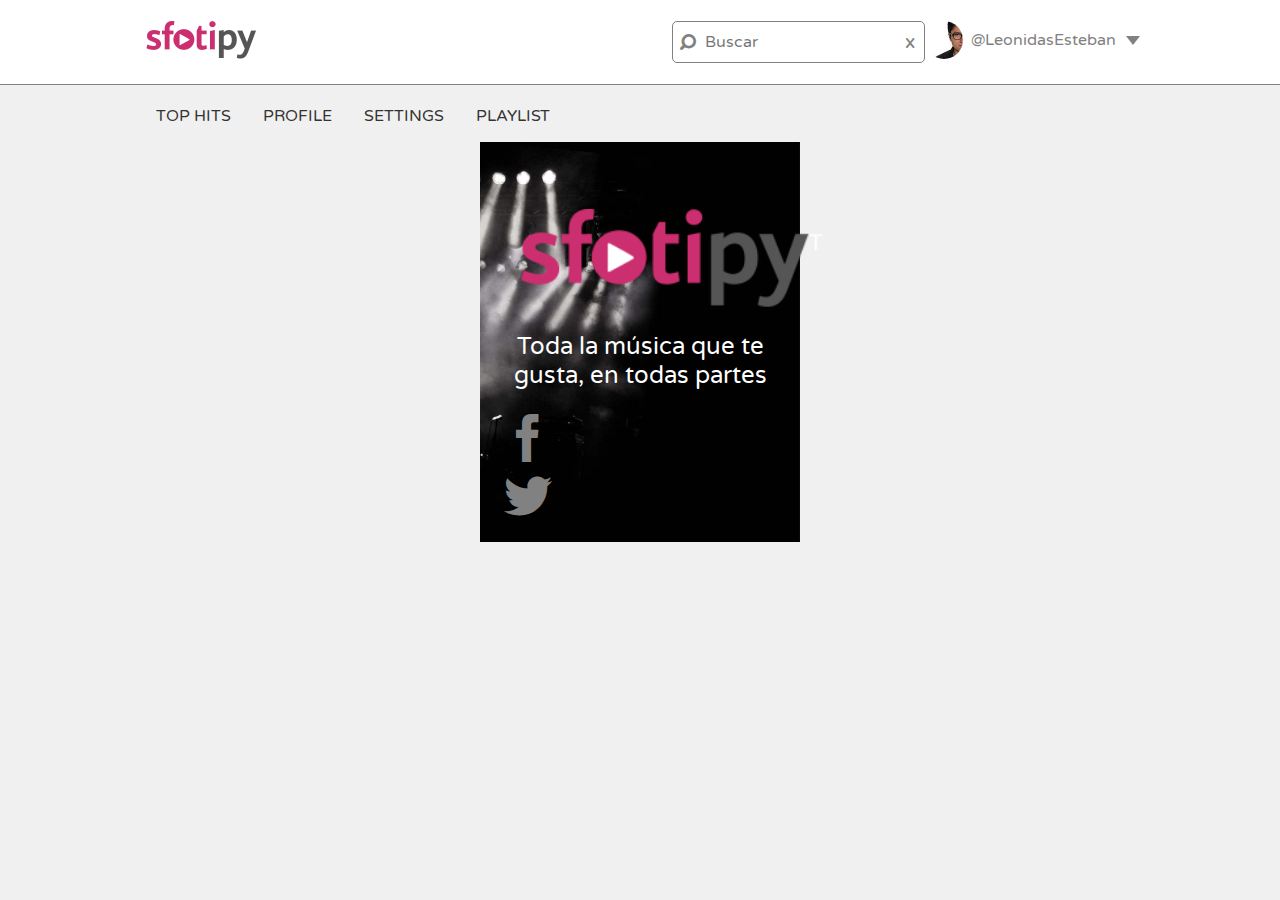
==== commit 897e0ce9: "Login V1" ====
--- a/index.html
+++ b/index.html
@@ -1,10 +1,10 @@
 <!DOCTYPE html>
-<html lang="es">
+<html lang="en">
 <head>
   <meta charset="UTF-8">
   <meta name="viewport" content="width=device-width, initial-scale=1.0">
   <meta http-equiv="X-UA-Compatible" content="ie=edge">
-  <title>Document</title>
+  <title>Sfotipy</title>
   <link href="https://fonts.googleapis.com/css?family=Varela+Round" rel="stylesheet">
   <link rel="stylesheet" href="css/estilos.css">
 </head>
@@ -49,275 +49,29 @@
         </li>
       </ul>
     </nav>
-    <div class="title">
-      <span>
-        Top Hits
-      </span>
-    </div>
   </header>
-  <section class="playing small medium large">
-    <div class="music">
+  <section class="login small">
+    <div class="social-login">
       <figure class="image relative">
-        <img src="img/songs/test-playing.jpg" width="320" height="320" alt="Come Get It Bae Pharrell Williams">
-        <div class="actions padding right-text">
-          <a href="" class="action icon-add"></a>
-          <a href="" class="action icon-love"></a>
-          <a href="" class="action icon-share"></a>
-        </div>
+        <img src="img/bg/bg-home-mobile.jpg" alt="Sfotipy" width="320" height="400">
       </figure>
-      <div class="padding">
-        <div class="progress">
-          <span class="min">0:45</span>
-          <div class="total">
-            <div class="state">
-              <div class="circle">
-
-              </div>
-            </div>
+      <div class="login-content">
+        <div class="logo-login">
+          <figure class="image isotipo-login center-block">
+            <img src="img/logo.png" alt="Sfotipy"/>
+          </figure>
+          <span class="tittle-login">
+            <p>Toda la música que te gusta, en todas partes</p>
+          </span>
+          <div class="buttons-login-login">
+            <a href="" class="button-login icon-facebook"></a>
           </div>
-          <span class="max">4:10</span>
-        </div>
-        <div class="description center-text border-bottom">
-          <p class="name">
-            Come Get It Bae
-          </p>
-          <p class="author center-text">
-            Pharrell Williams
-          </p>
-        </div>
-        <div class="play center-text padding-tb">
-          <a href="" class="action gray icon-prev"></a>
-          <a href="" class="action gray icon-play"></a>
-          <a href="" class="action gray icon-next"></a>
-          <a href="" class="action gray icon-random"></a>
-          <a href="" class="action gray icon-vol"></a>
+          <div class="buttons-login">
+            <a href="" class="button-login icon-twitter"></a>
+          </div>
         </div>
       </div>
     </div>
-    <div class="playlist right">
-      <p class="name">
-        Girl
-      </p>
-      <p class="author">
-        Pharrell Williams
-      </p>
-      <ul class="list">
-        <li class="item border-bottom">
-          <span>
-            Marylin Monroe
-          </span>
-          <span class="right">
-            <a href="" class="action icon-add gray"></a>
-            <a href="" class="action icon-love gray"></a>
-            <a href="" class="action icon-share gray"></a>
-          </span>
-        </li>
-        <li class="item border-bottom">
-          <span>
-            Marylin Monroe
-          </span>
-          <span class="right">
-            <a href="" class="action icon-add gray"></a>
-            <a href="" class="action icon-love gray"></a>
-            <a href="" class="action icon-share gray"></a>
-          </span>
-        </li>
-        <li class="item border-bottom">
-          <span>
-            Marylin Monroe
-          </span>
-          <span class="right">
-            <a href="" class="action icon-add gray"></a>
-            <a href="" class="action icon-love gray"></a>
-            <a href="" class="action icon-share gray"></a>
-          </span>
-        </li>
-        <li class="item border-bottom">
-          <span>
-            Marylin Monroe
-          </span>
-          <span class="right">
-            <a href="" class="action icon-add gray"></a>
-            <a href="" class="action icon-love gray"></a>
-            <a href="" class="action icon-share gray"></a>
-          </span>
-        </li>
-        <li class="item border-bottom">
-          <span>
-            Marylin Monroe
-          </span>
-          <span class="right">
-            <a href="" class="action icon-add gray"></a>
-            <a href="" class="action icon-love gray"></a>
-            <a href="" class="action icon-share gray"></a>
-          </span>
-        </li>
-        <li class="item border-bottom">
-          <span>
-            Marylin Monroe
-          </span>
-          <span class="right">
-            <a href="" class="action icon-add gray"></a>
-            <a href="" class="action icon-love gray"></a>
-            <a href="" class="action icon-share gray"></a>
-          </span>
-        </li>
-        <li class="item border-bottom">
-          <span>
-            Marylin Monroe
-          </span>
-          <span class="right">
-            <a href="" class="action icon-add gray"></a>
-            <a href="" class="action icon-love gray"></a>
-            <a href="" class="action icon-share gray"></a>
-          </span>
-        </li>
-        <li class="item border-bottom">
-          <span>
-            Marylin Monroe
-          </span>
-          <span class="right">
-            <a href="" class="action icon-add gray"></a>
-            <a href="" class="action icon-love gray"></a>
-            <a href="" class="action icon-share gray"></a>
-          </span>
-        </li>
-      </ul>
-    </div>
-  </section>
-  <section class="container">
-    <article class="song">
-      <figure class="image">
-        <img src="img/songs/test.jpg" width="128" height="128" alt="Girl Pharrell Williams">
-      </figure>
-      <p class="name">
-        Girl
-      </p>
-      <p class="author">
-        Pharrell Williams
-      </p>
-    </article>
-    <article class="song">
-      <figure class="image">
-        <img src="img/songs/test.jpg" width="128" height="128" alt="Girl Pharrell Williams">
-      </figure>
-      <p class="name">
-        Girl
-      </p>
-      <p class="author">
-        Pharrell Williams
-      </p>
-    </article>
-    <article class="song">
-      <figure class="image">
-        <img src="img/songs/test.jpg" width="128" height="128" alt="Girl Pharrell Williams">
-      </figure>
-      <p class="name">
-        Girl
-      </p>
-      <p class="author">
-        Pharrell Williams
-      </p>
-    </article>
-    <article class="song">
-      <figure class="image">
-        <img src="img/songs/test.jpg" width="128" height="128" alt="Girl Pharrell Williams">
-      </figure>
-      <p class="name">
-        Girl
-      </p>
-      <p class="author">
-        Pharrell Williams
-      </p>
-    </article>
-    <article class="song">
-      <figure class="image">
-        <img src="img/songs/test.jpg" width="128" height="128" alt="Girl Pharrell Williams">
-      </figure>
-      <p class="name">
-        Girl
-      </p>
-      <p class="author">
-        Pharrell Williams
-      </p>
-    </article>
-    <article class="song">
-      <figure class="image">
-        <img src="img/songs/test.jpg" width="128" height="128" alt="Girl Pharrell Williams">
-      </figure>
-      <p class="name">
-        Girl
-      </p>
-      <p class="author">
-        Pharrell Williams
-      </p>
-    </article>
-    <article class="song">
-      <figure class="image">
-        <img src="img/songs/test.jpg" width="128" height="128" alt="Girl Pharrell Williams">
-      </figure>
-      <p class="name">
-        Girl
-      </p>
-      <p class="author">
-        Pharrell Williams
-      </p>
-    </article>
-    <article class="song">
-      <figure class="image">
-        <img src="img/songs/test.jpg" width="128" height="128" alt="Girl Pharrell Williams">
-      </figure>
-      <p class="name">
-        Girl
-      </p>
-      <p class="author">
-        Pharrell Williams
-      </p>
-    </article>
-    <article class="song">
-      <figure class="image">
-        <img src="img/songs/test.jpg" width="128" height="128" alt="Girl Pharrell Williams">
-      </figure>
-      <p class="name">
-        Girl
-      </p>
-      <p class="author">
-        Pharrell Williams
-      </p>
-    </article>
-    <article class="song">
-      <figure class="image">
-        <img src="img/songs/test.jpg" width="128" height="128" alt="Girl Pharrell Williams">
-      </figure>
-      <p class="name">
-        Girl
-      </p>
-      <p class="author">
-        Pharrell Williams
-      </p>
-    </article>
-    <article class="song">
-      <figure class="image">
-        <img src="img/songs/test.jpg" width="128" height="128" alt="Girl Pharrell Williams">
-      </figure>
-      <p class="name">
-        Girl
-      </p>
-      <p class="author">
-        Pharrell Williams
-      </p>
-    </article>
-    <article class="song">
-      <figure class="image">
-        <img src="img/songs/test.jpg" width="128" height="128" alt="Girl Pharrell Williams">
-      </figure>
-      <p class="name">
-        Girl
-      </p>
-      <p class="author">
-        Pharrell Williams
-      </p>
-    </article>
   </section>
 </body>
 </html>
--- a/css/estilos.css
+++ b/css/estilos.css
@@ -1 +1 @@
-html{font-family:sans-serif;-ms-text-size-adjust:100%;-webkit-text-size-adjust:100%}body{margin:0}article,aside,details,figcaption,figure,footer,header,main,menu,nav,section,summary{display:block}audio,canvas,progress,video{display:inline-block}audio:not([controls]){display:none;height:0}progress{vertical-align:baseline}template,[hidden]{display:none}a{background-color:transparent;-webkit-text-decoration-skip:objects}a:active,a:hover{outline-width:0}abbr[title]{border-bottom:none;text-decoration:underline;text-decoration:underline dotted}b,strong{font-weight:inherit}b,strong{font-weight:bolder}dfn{font-style:italic}h1{font-size:2em;margin:.67em 0}mark{background-color:#ff0;color:#000}small{font-size:80%}sub,sup{font-size:75%;line-height:0;position:relative;vertical-align:baseline}sub{bottom:-.25em}sup{top:-.5em}img{border-style:none}svg:not(:root){overflow:hidden}code,kbd,pre,samp{font-family:monospace,monospace;font-size:1em}figure{margin:1em 40px}hr{box-sizing:content-box;height:0;overflow:visible}button,input,select,textarea{font:inherit;margin:0}optgroup{font-weight:bold}button,input{overflow:visible}button,select{text-transform:none}button,html [type="button"],[type="reset"],[type="submit"]{-webkit-appearance:button}button::-moz-focus-inner,[type="button"]::-moz-focus-inner,[type="reset"]::-moz-focus-inner,[type="submit"]::-moz-focus-inner{border-style:none;padding:0}button:-moz-focusring,[type="button"]:-moz-focusring,[type="reset"]:-moz-focusring,[type="submit"]:-moz-focusring{outline:1px dotted ButtonText}fieldset{border:1px solid #c0c0c0;margin:0 2px;padding:.35em .625em .75em}legend{box-sizing:border-box;color:inherit;display:table;max-width:100%;padding:0;white-space:normal}textarea{overflow:auto}[type="checkbox"],[type="radio"]{box-sizing:border-box;padding:0}[type="number"]::-webkit-inner-spin-button,[type="number"]::-webkit-outer-spin-button{height:auto}[type="search"]{-webkit-appearance:textfield;outline-offset:-2px}[type="search"]::-webkit-search-cancel-button,[type="search"]::-webkit-search-decoration{-webkit-appearance:none}::-webkit-input-placeholder{color:inherit;opacity:.54}::-webkit-file-upload-button{-webkit-appearance:button;font:inherit}html{font-family:sans-serif;-ms-text-size-adjust:100%;-webkit-text-size-adjust:100%}body{margin:0}article,aside,details,figcaption,figure,footer,header,main,menu,nav,section,summary{display:block}audio,canvas,progress,video{display:inline-block}audio:not([controls]){display:none;height:0}progress{vertical-align:baseline}template,[hidden]{display:none}a{background-color:transparent;-webkit-text-decoration-skip:objects}a:active,a:hover{outline-width:0}abbr[title]{border-bottom:none;text-decoration:underline;text-decoration:underline dotted}b,strong{font-weight:inherit}b,strong{font-weight:bolder}dfn{font-style:italic}h1{font-size:2em;margin:.67em 0}mark{background-color:#ff0;color:#000}small{font-size:80%}sub,sup{font-size:75%;line-height:0;position:relative;vertical-align:baseline}sub{bottom:-.25em}sup{top:-.5em}img{border-style:none}svg:not(:root){overflow:hidden}code,kbd,pre,samp{font-family:monospace,monospace;font-size:1em}figure{margin:1em 40px}hr{-webkit-box-sizing:content-box;-moz-box-sizing:content-box;box-sizing:content-box;height:0;overflow:visible}button,input,select,textarea{font:inherit;margin:0}optgroup{font-weight:bold}button,input{overflow:visible}button,select{text-transform:none}button,html [type="button"],[type="reset"],[type="submit"]{-webkit-appearance:button}button::-moz-focus-inner,[type="button"]::-moz-focus-inner,[type="reset"]::-moz-focus-inner,[type="submit"]::-moz-focus-inner{border-style:none;padding:0}button:-moz-focusring,[type="button"]:-moz-focusring,[type="reset"]:-moz-focusring,[type="submit"]:-moz-focusring{outline:1px dotted ButtonText}fieldset{border:1px solid #c0c0c0;margin:0 2px;padding:.35em .625em .75em}legend{-webkit-box-sizing:border-box;-moz-box-sizing:border-box;box-sizing:border-box;color:inherit;display:table;max-width:100%;padding:0;white-space:normal}textarea{overflow:auto}[type="checkbox"],[type="radio"]{-webkit-box-sizing:border-box;-moz-box-sizing:border-box;box-sizing:border-box;padding:0}[type="number"]::-webkit-inner-spin-button,[type="number"]::-webkit-outer-spin-button{height:auto}[type="search"]{-webkit-appearance:textfield;outline-offset:-2px}[type="search"]::-webkit-search-cancel-button,[type="search"]::-webkit-search-decoration{-webkit-appearance:none}::-webkit-input-placeholder{color:inherit;opacity:.54;-ms-filter:"progid:DXImageTransform.Microsoft.Alpha(Opacity=54)";filter:alpha(opacity=54)}::-webkit-file-upload-button{-webkit-appearance:button;font:inherit}@font-face{font-family:'sfotipy';src:url("../fonts/sfotipy.eot?kt9bol");src:url("../fonts/sfotipy.eot?#iefixkt9bol") format('embedded-opentype'),url("../fonts/sfotipy.woff?kt9bol") format('woff'),url("../fonts/sfotipy.ttf?kt9bol") format('truetype'),url("../fonts/sfotipy.svg?kt9bol#sfotipy") format('svg');font-weight:normal;font-style:normal}[class^="icon-"],[class*=" icon-"]{font-family:'sfotipy';speak:none;font-style:normal;font-weight:normal;font-variant:normal;text-transform:none;line-height:1;-webkit-font-smoothing:antialiased;-moz-osx-font-smoothing:grayscale}.icon-mail:before{content:"\e60f"}.icon-sfotipy:before{content:"\e60d"}.icon-menu:before{content:"\e60e"}.icon-stop:before{content:"\e60c"}.icon-search:before{content:"\e600"}.icon-lock:before{content:"\e601"}.icon-user:before{content:"\e602"}.icon-share:before{content:"\e603"}.icon-random:before{content:"\e604"}.icon-love:before{content:"\e605"}.icon-add:before{content:"\e606"}.icon-mute:before{content:"\e607"}.icon-vol:before{content:"\e608"}.icon-play:before{content:"\e609"}.icon-next:before{content:"\e60a"}.icon-prev:before{content:"\e60b"}.icon-facebook:before{content:"\e610"}.icon-twitter:before{content:"\e611"}body{font-family:'Varela Round',sans-serif;font-size:16px}a{text-decoration:none}figure{margin:0}img{vertical-align:top}ul{margin:0;padding:0}.button-menu{color:#333;left:.5em;margin-top:-10px;position:absolute;top:50%}.container{font-size:0;padding:1.4rem;text-align:center}.action{color:#fff;font-size:1.2em;margin-right:.5em;}.action:last-child{margin-right:0}.action.gray{color:#818181}.actions{position:absolute;bottom:0;left:0;right:0;background:rgba(0,0,0,0.3)}.border-bottom{border-bottom:1px solid #818181}.name{color:#333}.menu{display:none}.relative{position:relative}.padding{padding:1em}.padding-tb{padding:1em 0}.left{float:left}.right{float:right}.wrap{width:1000px}.round{border-radius:50%;overflow:hidden}.author{color:#818181}.center-block{margin:0 auto}.center-text{text-align:center}.right-text{text-align:right}.progress{margin:1em 0;position:relative;}.progress .min,.progress .max{font-size:.8em;position:absolute;top:-5px}.progress .min{left:0}.progress .max{right:0}.progress .total{background:#818181;border-radius:5px;height:5px;width:75%;margin:0 auto}.progress .state{background:#bd255b;border-radius:5px;height:5px;position:relative;width:30%;-webkit-animation:10s state infinite linear;-o-animation:10s state infinite linear;-ms-animation:10s state infinite linear;-moz-animation:10s state infinite linear;animation:10s state infinite linear}.progress .circle{background:#333;border-radius:50%;height:10px;position:absolute;right:0;top:-2px;width:10px;-webkit-animation:1s circle infinite;-o-animation:1s circle infinite;-ms-animation:1s circle infinite;-moz-animation:1s circle infinite;animation:1s circle infinite}.header{height:3.5em;}.header .title{font-size:1.1em;line-height:3.5em;margin:0;text-align:center}.song{display:inline-block;font-size:1rem;margin-bottom:1em;margin-right:1em;text-align:left;width:8rem;}.song:nth-child(even){margin-right:0}.song p{margin:.5em 0}.playing.small{width:20em;margin:0 auto}.input{border:1px solid #818181;height:2.5em;border-radius:5px;padding:0 1em 0 2em}.search-icon{position:absolute;left:.5em;top:.8em;color:#818181}.close-icon{color:#818181;font-size:1.2em;position:absolute;right:.5em;top:.5em}.playlist{display:none;width:22em;padding:0 2em;border-left:1px solid #818181;}.playlist .list{list-style:none}.playlist .item{padding:1em 0}.playlist .action{font-size:.8em}.isotipo{width:122px}.logo{padding:1.3em 0;overflow:hidden;background:#fff;display:none}.avatar{width:38px;height:38px}.username{color:#818181;position:relative;top:9px;margin-left:.5em;}.username:after{border-left:7px solid transparent;border-right:7px solid transparent;border-top:9px solid #818181;content:"";display:inline-block;margin-left:.4em}@media screen and (min-width:480px){.song:nth-child(even){margin-right:1em}.image img{width:100%;height:auto}.playing.medium{width:auto}}@media screen and (min-width:1000px){body{background:#f0f0f0}.button-menu{display:none}.playing{padding-top:1.3em;}.playing.large{margin:0 auto;width:62.5em;overflow:hidden}.menu{display:block;background:#f0f0f0;overflow:hidden;border-top:1px solid #818181;}.menu .item{float:left;list-style:none;}.menu .item a{color:#333;text-transform:uppercase;cursor:pointer;padding:1em;display:block;border-top:5px solid transparent;}.menu .item a:hover{border-top:5px solid #818181}.music{width:32.5em;float:left;}.music .description{display:none}.header{height:auto;border:none;}.header .title{display:none}.logo,.playlist{display:block}}@-moz-keyframes state{0%{width:0}100%{width:100%}}@-webkit-keyframes state{0%{width:0}100%{width:100%}}@-o-keyframes state{0%{width:0}100%{width:100%}}@keyframes state{0%{width:0}100%{width:100%}}@-moz-keyframes circle{0%{-webkit-transform:scale(1);-o-transform:scale(1);-ms-transform:scale(1);-moz-transform:scale(1);transform:scale(1)}100%{-webkit-transform:scale(2);-o-transform:scale(2);-ms-transform:scale(2);-moz-transform:scale(2);transform:scale(2);opacity:0;-ms-filter:"progid:DXImageTransform.Microsoft.Alpha(Opacity=0)";filter:alpha(opacity=0)}}@-webkit-keyframes circle{0%{-webkit-transform:scale(1);-o-transform:scale(1);-ms-transform:scale(1);-moz-transform:scale(1);transform:scale(1)}100%{-webkit-transform:scale(2);-o-transform:scale(2);-ms-transform:scale(2);-moz-transform:scale(2);transform:scale(2);opacity:0;-ms-filter:"progid:DXImageTransform.Microsoft.Alpha(Opacity=0)";filter:alpha(opacity=0)}}@-o-keyframes circle{0%{-webkit-transform:scale(1);-o-transform:scale(1);-ms-transform:scale(1);-moz-transform:scale(1);transform:scale(1)}100%{-webkit-transform:scale(2);-o-transform:scale(2);-ms-transform:scale(2);-moz-transform:scale(2);transform:scale(2);opacity:0;-ms-filter:"progid:DXImageTransform.Microsoft.Alpha(Opacity=0)";filter:alpha(opacity=0)}}@keyframes circle{0%{-webkit-transform:scale(1);-o-transform:scale(1);-ms-transform:scale(1);-moz-transform:scale(1);transform:scale(1)}100%{-webkit-transform:scale(2);-o-transform:scale(2);-ms-transform:scale(2);-moz-transform:scale(2);transform:scale(2);opacity:0;-ms-filter:"progid:DXImageTransform.Microsoft.Alpha(Opacity=0)";filter:alpha(opacity=0)}}+html{font-family:sans-serif;-ms-text-size-adjust:100%;-webkit-text-size-adjust:100%}body{margin:0}article,aside,details,figcaption,figure,footer,header,main,menu,nav,section,summary{display:block}audio,canvas,progress,video{display:inline-block}audio:not([controls]){display:none;height:0}progress{vertical-align:baseline}template,[hidden]{display:none}a{background-color:transparent;-webkit-text-decoration-skip:objects}a:active,a:hover{outline-width:0}abbr[title]{border-bottom:none;text-decoration:underline;text-decoration:underline dotted}b,strong{font-weight:inherit}b,strong{font-weight:bolder}dfn{font-style:italic}h1{font-size:2em;margin:.67em 0}mark{background-color:#ff0;color:#000}small{font-size:80%}sub,sup{font-size:75%;line-height:0;position:relative;vertical-align:baseline}sub{bottom:-.25em}sup{top:-.5em}img{border-style:none}svg:not(:root){overflow:hidden}code,kbd,pre,samp{font-family:monospace,monospace;font-size:1em}figure{margin:1em 40px}hr{box-sizing:content-box;height:0;overflow:visible}button,input,select,textarea{font:inherit;margin:0}optgroup{font-weight:bold}button,input{overflow:visible}button,select{text-transform:none}button,html [type="button"],[type="reset"],[type="submit"]{-webkit-appearance:button}button::-moz-focus-inner,[type="button"]::-moz-focus-inner,[type="reset"]::-moz-focus-inner,[type="submit"]::-moz-focus-inner{border-style:none;padding:0}button:-moz-focusring,[type="button"]:-moz-focusring,[type="reset"]:-moz-focusring,[type="submit"]:-moz-focusring{outline:1px dotted ButtonText}fieldset{border:1px solid #c0c0c0;margin:0 2px;padding:.35em .625em .75em}legend{box-sizing:border-box;color:inherit;display:table;max-width:100%;padding:0;white-space:normal}textarea{overflow:auto}[type="checkbox"],[type="radio"]{box-sizing:border-box;padding:0}[type="number"]::-webkit-inner-spin-button,[type="number"]::-webkit-outer-spin-button{height:auto}[type="search"]{-webkit-appearance:textfield;outline-offset:-2px}[type="search"]::-webkit-search-cancel-button,[type="search"]::-webkit-search-decoration{-webkit-appearance:none}::-webkit-input-placeholder{color:inherit;opacity:.54}::-webkit-file-upload-button{-webkit-appearance:button;font:inherit}@font-face{font-family:'sfotipy';src:url("../fonts/sfotipy.eot?kt9bol");src:url("../fonts/sfotipy.eot?#iefixkt9bol") format('embedded-opentype'),url("../fonts/sfotipy.woff?kt9bol") format('woff'),url("../fonts/sfotipy.ttf?kt9bol") format('truetype'),url("../fonts/sfotipy.svg?kt9bol#sfotipy") format('svg');font-weight:normal;font-style:normal}[class^="icon-"],[class*=" icon-"]{font-family:'sfotipy';speak:none;font-style:normal;font-weight:normal;font-variant:normal;text-transform:none;line-height:1;-webkit-font-smoothing:antialiased;-moz-osx-font-smoothing:grayscale}.icon-mail:before{content:"\e60f"}.icon-sfotipy:before{content:"\e60d"}.icon-menu:before{content:"\e60e"}.icon-stop:before{content:"\e60c"}.icon-search:before{content:"\e600"}.icon-lock:before{content:"\e601"}.icon-user:before{content:"\e602"}.icon-share:before{content:"\e603"}.icon-random:before{content:"\e604"}.icon-love:before{content:"\e605"}.icon-add:before{content:"\e606"}.icon-mute:before{content:"\e607"}.icon-vol:before{content:"\e608"}.icon-play:before{content:"\e609"}.icon-next:before{content:"\e60a"}.icon-prev:before{content:"\e60b"}.icon-facebook:before{content:"\e610"}.icon-twitter:before{content:"\e611"}body{font-family:'Varela Round',sans-serif;font-size:16px}a{text-decoration:none}figure{margin:0}img{vertical-align:top}ul{margin:0;padding:0}.button-menu{color:#333;left:.5em;margin-top:-10px;position:absolute;top:50%}.buttons-login{padding:.5em 0}.button-login{color:#818181;font-size:3em}.social-login{position:relative}.logo-login{position:absolute;top:4.2em;left:1.5em;right:1.5em}.login-tittle{position:absolute;top:6em;left:0;bottom:0}.tittle-login{text-align:center;color:#fff;font-size:1.5em}.login.small{width:20em;margin:0 auto}.azul{color:#3d5a98}.celeste{color:#5fa9dd}.container{font-size:0;padding:1.4rem;text-align:center}.action{color:#fff;font-size:1.2em;margin-right:.5em;}.action:last-child{margin-right:0}.action.gray{color:#818181}.actions{position:absolute;bottom:0;left:0;right:0;background:rgba(0,0,0,0.3)}.border-bottom{border-bottom:1px solid #818181}.name{color:#333}.menu{display:none}.relative{position:relative}.padding{padding:1em}.padding-tb{padding:1em 0}.left{float:left}.right{float:right}.wrap{width:1000px}.round{border-radius:50%;overflow:hidden}.author{color:#818181}.center-block{margin:0 auto}.center-text{text-align:center}.right-text{text-align:right}.progress{margin:1em 0;position:relative;}.progress .min,.progress .max{font-size:.8em;position:absolute;top:-5px}.progress .min{left:0}.progress .max{right:0}.progress .total{background:#818181;border-radius:5px;height:5px;width:75%;margin:0 auto}.progress .state{background:#bd255b;border-radius:5px;height:5px;position:relative;width:30%;animation:10s state infinite linear}.progress .circle{background:#333;border-radius:50%;height:10px;position:absolute;right:0;top:-2px;width:10px;animation:1s circle infinite}.header{height:3.5em;}.header .title{font-size:1.1em;line-height:3.5em;margin:0;text-align:center}.song{display:inline-block;font-size:1rem;margin-bottom:1em;margin-right:1em;text-align:left;width:8rem;}.song:nth-child(even){margin-right:0}.song p{margin:.5em 0}.playing.small{width:20em;margin:0 auto}.input{border:1px solid #818181;height:2.5em;border-radius:5px;padding:0 1em 0 2em}.search-icon{position:absolute;left:.5em;top:.8em;color:#818181}.close-icon{color:#818181;font-size:1.2em;position:absolute;right:.5em;top:.5em}.playlist{display:none;width:22em;padding:0 2em;border-left:1px solid #818181;}.playlist .list{list-style:none}.playlist .item{padding:1em 0}.playlist .action{font-size:.8em}.isotipo{width:122px}.isotipo-login{width:320px}.logo{padding:1.3em 0;overflow:hidden;background:#fff;display:none}.avatar{width:38px;height:38px}.username{color:#818181;position:relative;top:9px;margin-left:.5em;}.username:after{border-left:7px solid transparent;border-right:7px solid transparent;border-top:9px solid #818181;content:"";display:inline-block;margin-left:.4em}@media screen and (min-width:480px){.song:nth-child(even){margin-right:1em}.image img{width:100%;height:auto}.playing.medium{width:auto}}@media screen and (min-width:1000px){body{background:#f0f0f0}.button-menu{display:none}.playing{padding-top:1.3em;}.playing.large{margin:0 auto;width:62.5em;overflow:hidden}.menu{display:block;background:#f0f0f0;overflow:hidden;border-top:1px solid #818181;}.menu .item{float:left;list-style:none;}.menu .item a{color:#333;text-transform:uppercase;cursor:pointer;padding:1em;display:block;border-top:5px solid transparent;}.menu .item a:hover{border-top:5px solid #818181}.music{width:32.5em;float:left;}.music .description{display:none}.header{height:auto;border:none;}.header .title{display:none}.logo,.playlist{display:block}}@-moz-keyframes state{0%{width:0}100%{width:100%}}@-webkit-keyframes state{0%{width:0}100%{width:100%}}@-o-keyframes state{0%{width:0}100%{width:100%}}@keyframes state{0%{width:0}100%{width:100%}}@-moz-keyframes circle{0%{transform:scale(1)}100%{transform:scale(2);opacity:0}}@-webkit-keyframes circle{0%{transform:scale(1)}100%{transform:scale(2);opacity:0}}@-o-keyframes circle{0%{transform:scale(1)}100%{transform:scale(2);opacity:0}}@keyframes circle{0%{transform:scale(1)}100%{transform:scale(2);opacity:0}}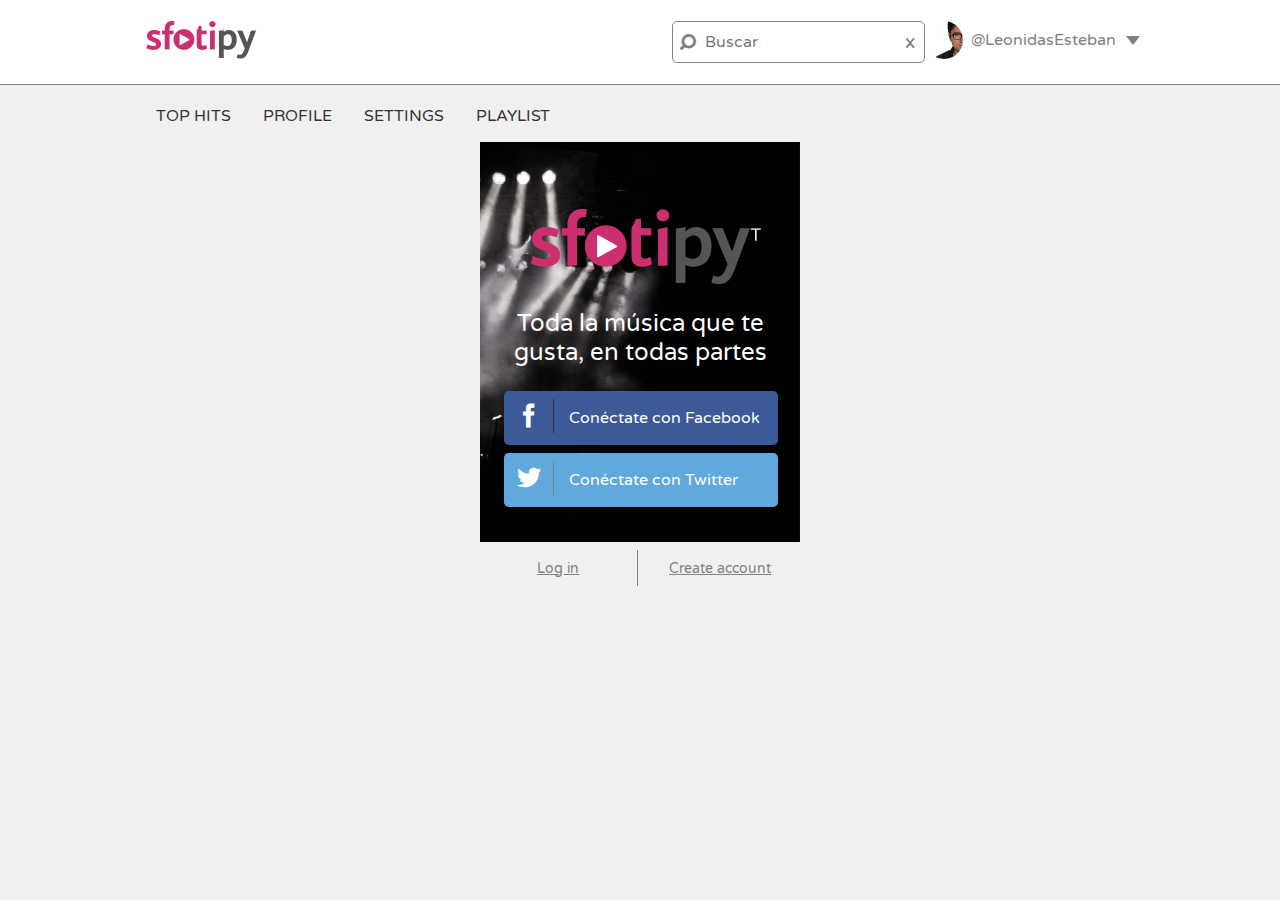
==== commit fa4945dc: "Login V1.1" ====
--- a/index.html
+++ b/index.html
@@ -57,20 +57,31 @@
       </figure>
       <div class="login-content">
         <div class="logo-login">
-          <figure class="image isotipo-login center-block">
+          <figure class="image isotipo-login">
             <img src="img/logo.png" alt="Sfotipy"/>
           </figure>
           <span class="tittle-login">
             <p>Toda la música que te gusta, en todas partes</p>
           </span>
-          <div class="buttons-login-login">
-            <a href="" class="button-login icon-facebook"></a>
+          <div class="buttons-login azul">
+            <a href="http://www.google.com" class="button-login icon-facebook border-right-gris-oscuro"></a>
+            <a href="http://www.google.com" class="button-text">Conéctate con Facebook</a>
           </div>
-          <div class="buttons-login">
-            <a href="" class="button-login icon-twitter"></a>
+          <div class="buttons-login celeste">
+            <a href="http://www.google.com" class="button-login icon-twitter border-right-gris-claro"></a>
+            <a href="http://www.google.com" class="button-text">Conéctate con Twitter</a>
           </div>
         </div>
+        <div class="login-link">
+          <a href="" class="">Log in</a>
+        </div>
+        <div class="login-link">
+          <a href="" class="">Create account</a>
+        </div>
       </div>
+    </div>
+    <div class="home-info">
+      
     </div>
   </section>
 </body>
--- a/css/estilos.css
+++ b/css/estilos.css
@@ -1 +1 @@
-html{font-family:sans-serif;-ms-text-size-adjust:100%;-webkit-text-size-adjust:100%}body{margin:0}article,aside,details,figcaption,figure,footer,header,main,menu,nav,section,summary{display:block}audio,canvas,progress,video{display:inline-block}audio:not([controls]){display:none;height:0}progress{vertical-align:baseline}template,[hidden]{display:none}a{background-color:transparent;-webkit-text-decoration-skip:objects}a:active,a:hover{outline-width:0}abbr[title]{border-bottom:none;text-decoration:underline;text-decoration:underline dotted}b,strong{font-weight:inherit}b,strong{font-weight:bolder}dfn{font-style:italic}h1{font-size:2em;margin:.67em 0}mark{background-color:#ff0;color:#000}small{font-size:80%}sub,sup{font-size:75%;line-height:0;position:relative;vertical-align:baseline}sub{bottom:-.25em}sup{top:-.5em}img{border-style:none}svg:not(:root){overflow:hidden}code,kbd,pre,samp{font-family:monospace,monospace;font-size:1em}figure{margin:1em 40px}hr{box-sizing:content-box;height:0;overflow:visible}button,input,select,textarea{font:inherit;margin:0}optgroup{font-weight:bold}button,input{overflow:visible}button,select{text-transform:none}button,html [type="button"],[type="reset"],[type="submit"]{-webkit-appearance:button}button::-moz-focus-inner,[type="button"]::-moz-focus-inner,[type="reset"]::-moz-focus-inner,[type="submit"]::-moz-focus-inner{border-style:none;padding:0}button:-moz-focusring,[type="button"]:-moz-focusring,[type="reset"]:-moz-focusring,[type="submit"]:-moz-focusring{outline:1px dotted ButtonText}fieldset{border:1px solid #c0c0c0;margin:0 2px;padding:.35em .625em .75em}legend{box-sizing:border-box;color:inherit;display:table;max-width:100%;padding:0;white-space:normal}textarea{overflow:auto}[type="checkbox"],[type="radio"]{box-sizing:border-box;padding:0}[type="number"]::-webkit-inner-spin-button,[type="number"]::-webkit-outer-spin-button{height:auto}[type="search"]{-webkit-appearance:textfield;outline-offset:-2px}[type="search"]::-webkit-search-cancel-button,[type="search"]::-webkit-search-decoration{-webkit-appearance:none}::-webkit-input-placeholder{color:inherit;opacity:.54}::-webkit-file-upload-button{-webkit-appearance:button;font:inherit}@font-face{font-family:'sfotipy';src:url("../fonts/sfotipy.eot?kt9bol");src:url("../fonts/sfotipy.eot?#iefixkt9bol") format('embedded-opentype'),url("../fonts/sfotipy.woff?kt9bol") format('woff'),url("../fonts/sfotipy.ttf?kt9bol") format('truetype'),url("../fonts/sfotipy.svg?kt9bol#sfotipy") format('svg');font-weight:normal;font-style:normal}[class^="icon-"],[class*=" icon-"]{font-family:'sfotipy';speak:none;font-style:normal;font-weight:normal;font-variant:normal;text-transform:none;line-height:1;-webkit-font-smoothing:antialiased;-moz-osx-font-smoothing:grayscale}.icon-mail:before{content:"\e60f"}.icon-sfotipy:before{content:"\e60d"}.icon-menu:before{content:"\e60e"}.icon-stop:before{content:"\e60c"}.icon-search:before{content:"\e600"}.icon-lock:before{content:"\e601"}.icon-user:before{content:"\e602"}.icon-share:before{content:"\e603"}.icon-random:before{content:"\e604"}.icon-love:before{content:"\e605"}.icon-add:before{content:"\e606"}.icon-mute:before{content:"\e607"}.icon-vol:before{content:"\e608"}.icon-play:before{content:"\e609"}.icon-next:before{content:"\e60a"}.icon-prev:before{content:"\e60b"}.icon-facebook:before{content:"\e610"}.icon-twitter:before{content:"\e611"}body{font-family:'Varela Round',sans-serif;font-size:16px}a{text-decoration:none}figure{margin:0}img{vertical-align:top}ul{margin:0;padding:0}.button-menu{color:#333;left:.5em;margin-top:-10px;position:absolute;top:50%}.buttons-login{padding:.5em 0}.button-login{color:#818181;font-size:3em}.social-login{position:relative}.logo-login{position:absolute;top:4.2em;left:1.5em;right:1.5em}.login-tittle{position:absolute;top:6em;left:0;bottom:0}.tittle-login{text-align:center;color:#fff;font-size:1.5em}.login.small{width:20em;margin:0 auto}.azul{color:#3d5a98}.celeste{color:#5fa9dd}.container{font-size:0;padding:1.4rem;text-align:center}.action{color:#fff;font-size:1.2em;margin-right:.5em;}.action:last-child{margin-right:0}.action.gray{color:#818181}.actions{position:absolute;bottom:0;left:0;right:0;background:rgba(0,0,0,0.3)}.border-bottom{border-bottom:1px solid #818181}.name{color:#333}.menu{display:none}.relative{position:relative}.padding{padding:1em}.padding-tb{padding:1em 0}.left{float:left}.right{float:right}.wrap{width:1000px}.round{border-radius:50%;overflow:hidden}.author{color:#818181}.center-block{margin:0 auto}.center-text{text-align:center}.right-text{text-align:right}.progress{margin:1em 0;position:relative;}.progress .min,.progress .max{font-size:.8em;position:absolute;top:-5px}.progress .min{left:0}.progress .max{right:0}.progress .total{background:#818181;border-radius:5px;height:5px;width:75%;margin:0 auto}.progress .state{background:#bd255b;border-radius:5px;height:5px;position:relative;width:30%;animation:10s state infinite linear}.progress .circle{background:#333;border-radius:50%;height:10px;position:absolute;right:0;top:-2px;width:10px;animation:1s circle infinite}.header{height:3.5em;}.header .title{font-size:1.1em;line-height:3.5em;margin:0;text-align:center}.song{display:inline-block;font-size:1rem;margin-bottom:1em;margin-right:1em;text-align:left;width:8rem;}.song:nth-child(even){margin-right:0}.song p{margin:.5em 0}.playing.small{width:20em;margin:0 auto}.input{border:1px solid #818181;height:2.5em;border-radius:5px;padding:0 1em 0 2em}.search-icon{position:absolute;left:.5em;top:.8em;color:#818181}.close-icon{color:#818181;font-size:1.2em;position:absolute;right:.5em;top:.5em}.playlist{display:none;width:22em;padding:0 2em;border-left:1px solid #818181;}.playlist .list{list-style:none}.playlist .item{padding:1em 0}.playlist .action{font-size:.8em}.isotipo{width:122px}.isotipo-login{width:320px}.logo{padding:1.3em 0;overflow:hidden;background:#fff;display:none}.avatar{width:38px;height:38px}.username{color:#818181;position:relative;top:9px;margin-left:.5em;}.username:after{border-left:7px solid transparent;border-right:7px solid transparent;border-top:9px solid #818181;content:"";display:inline-block;margin-left:.4em}@media screen and (min-width:480px){.song:nth-child(even){margin-right:1em}.image img{width:100%;height:auto}.playing.medium{width:auto}}@media screen and (min-width:1000px){body{background:#f0f0f0}.button-menu{display:none}.playing{padding-top:1.3em;}.playing.large{margin:0 auto;width:62.5em;overflow:hidden}.menu{display:block;background:#f0f0f0;overflow:hidden;border-top:1px solid #818181;}.menu .item{float:left;list-style:none;}.menu .item a{color:#333;text-transform:uppercase;cursor:pointer;padding:1em;display:block;border-top:5px solid transparent;}.menu .item a:hover{border-top:5px solid #818181}.music{width:32.5em;float:left;}.music .description{display:none}.header{height:auto;border:none;}.header .title{display:none}.logo,.playlist{display:block}}@-moz-keyframes state{0%{width:0}100%{width:100%}}@-webkit-keyframes state{0%{width:0}100%{width:100%}}@-o-keyframes state{0%{width:0}100%{width:100%}}@keyframes state{0%{width:0}100%{width:100%}}@-moz-keyframes circle{0%{transform:scale(1)}100%{transform:scale(2);opacity:0}}@-webkit-keyframes circle{0%{transform:scale(1)}100%{transform:scale(2);opacity:0}}@-o-keyframes circle{0%{transform:scale(1)}100%{transform:scale(2);opacity:0}}@keyframes circle{0%{transform:scale(1)}100%{transform:scale(2);opacity:0}}+html{font-family:sans-serif;-ms-text-size-adjust:100%;-webkit-text-size-adjust:100%}body{margin:0}article,aside,details,figcaption,figure,footer,header,main,menu,nav,section,summary{display:block}audio,canvas,progress,video{display:inline-block}audio:not([controls]){display:none;height:0}progress{vertical-align:baseline}template,[hidden]{display:none}a{background-color:transparent;-webkit-text-decoration-skip:objects}a:active,a:hover{outline-width:0}abbr[title]{border-bottom:none;text-decoration:underline;text-decoration:underline dotted}b,strong{font-weight:inherit}b,strong{font-weight:bolder}dfn{font-style:italic}h1{font-size:2em;margin:.67em 0}mark{background-color:#ff0;color:#000}small{font-size:80%}sub,sup{font-size:75%;line-height:0;position:relative;vertical-align:baseline}sub{bottom:-.25em}sup{top:-.5em}img{border-style:none}svg:not(:root){overflow:hidden}code,kbd,pre,samp{font-family:monospace,monospace;font-size:1em}figure{margin:1em 40px}hr{box-sizing:content-box;height:0;overflow:visible}button,input,select,textarea{font:inherit;margin:0}optgroup{font-weight:bold}button,input{overflow:visible}button,select{text-transform:none}button,html [type="button"],[type="reset"],[type="submit"]{-webkit-appearance:button}button::-moz-focus-inner,[type="button"]::-moz-focus-inner,[type="reset"]::-moz-focus-inner,[type="submit"]::-moz-focus-inner{border-style:none;padding:0}button:-moz-focusring,[type="button"]:-moz-focusring,[type="reset"]:-moz-focusring,[type="submit"]:-moz-focusring{outline:1px dotted ButtonText}fieldset{border:1px solid #c0c0c0;margin:0 2px;padding:.35em .625em .75em}legend{box-sizing:border-box;color:inherit;display:table;max-width:100%;padding:0;white-space:normal}textarea{overflow:auto}[type="checkbox"],[type="radio"]{box-sizing:border-box;padding:0}[type="number"]::-webkit-inner-spin-button,[type="number"]::-webkit-outer-spin-button{height:auto}[type="search"]{-webkit-appearance:textfield;outline-offset:-2px}[type="search"]::-webkit-search-cancel-button,[type="search"]::-webkit-search-decoration{-webkit-appearance:none}::-webkit-input-placeholder{color:inherit;opacity:.54}::-webkit-file-upload-button{-webkit-appearance:button;font:inherit}@font-face{font-family:'sfotipy';src:url("../fonts/sfotipy.eot?kt9bol");src:url("../fonts/sfotipy.eot?#iefixkt9bol") format('embedded-opentype'),url("../fonts/sfotipy.woff?kt9bol") format('woff'),url("../fonts/sfotipy.ttf?kt9bol") format('truetype'),url("../fonts/sfotipy.svg?kt9bol#sfotipy") format('svg');font-weight:normal;font-style:normal}[class^="icon-"],[class*=" icon-"]{font-family:'sfotipy';speak:none;font-style:normal;font-weight:normal;font-variant:normal;text-transform:none;line-height:1;-webkit-font-smoothing:antialiased;-moz-osx-font-smoothing:grayscale}.icon-mail:before{content:"\e60f"}.icon-sfotipy:before{content:"\e60d"}.icon-menu:before{content:"\e60e"}.icon-stop:before{content:"\e60c"}.icon-search:before{content:"\e600"}.icon-lock:before{content:"\e601"}.icon-user:before{content:"\e602"}.icon-share:before{content:"\e603"}.icon-random:before{content:"\e604"}.icon-love:before{content:"\e605"}.icon-add:before{content:"\e606"}.icon-mute:before{content:"\e607"}.icon-vol:before{content:"\e608"}.icon-play:before{content:"\e609"}.icon-next:before{content:"\e60a"}.icon-prev:before{content:"\e60b"}.icon-facebook:before{content:"\e610"}.icon-twitter:before{content:"\e611"}body{font-family:'Varela Round',sans-serif;font-size:16px}a{text-decoration:none}figure{margin:0}img{vertical-align:top}ul{margin:0;padding:0}.azul{background:#3d5a98}.celeste{background:#5fa9dd}.button-menu{color:#333;left:.5em;margin-top:-10px;position:absolute;top:50%}.buttons-login{margin:.5em 0;border:1px solid transparent;border-radius:.3em;width:17em;height:3.25em;position:relative;cursor:pointer;}.buttons-login .button-text{color:#fff;font-size:1em;position:absolute;left:3em;padding:1em 1em}.buttons-login .button-login{color:#fff;font-size:1.5em;top:.3em;padding:.2em .5em;position:absolute}.social-login{position:relative}.logo-login{position:absolute;top:4.2em;left:1.5em;right:1.5em}.login-tittle{position:absolute;top:6em;left:0;bottom:0}.tittle-login{text-align:center;color:#fff;font-size:1.5em}.border-right-gris-oscuro{border-right:1px solid #333}.border-right-gris-claro{border-right:1px solid #818181}.login-link{display:inline-block;margin:.5em 0;text-align:center;width:9.8em;padding:.5em 0;}.login-link a{color:#818181;text-decoration:underline;font-size:.9em}.login-link:nth-child(even){border-right:1px solid #818181}.login.small{width:20em;margin:0 auto}.azul{color:#3d5a98}.celeste{color:#5fa9dd}.container{font-size:0;padding:1.4rem;text-align:center}.action{color:#fff;font-size:1.2em;margin-right:.5em;}.action:last-child{margin-right:0}.action.gray{color:#818181}.actions{position:absolute;bottom:0;left:0;right:0;background:rgba(0,0,0,0.3)}.border-bottom{border-bottom:1px solid #818181}.name{color:#333}.menu{display:none}.relative{position:relative}.padding{padding:1em}.padding-tb{padding:1em 0}.left{float:left}.right{float:right}.wrap{width:1000px}.round{border-radius:50%;overflow:hidden}.author{color:#818181}.center-block{margin:0 auto}.center-text{text-align:center}.right-text{text-align:right}.progress{margin:1em 0;position:relative;}.progress .min,.progress .max{font-size:.8em;position:absolute;top:-5px}.progress .min{left:0}.progress .max{right:0}.progress .total{background:#818181;border-radius:5px;height:5px;width:75%;margin:0 auto}.progress .state{background:#bd255b;border-radius:5px;height:5px;position:relative;width:30%;animation:10s state infinite linear}.progress .circle{background:#333;border-radius:50%;height:10px;position:absolute;right:0;top:-2px;width:10px;animation:1s circle infinite}.header{height:3.5em;}.header .title{font-size:1.1em;line-height:3.5em;margin:0;text-align:center}.song{display:inline-block;font-size:1rem;margin-bottom:1em;margin-right:1em;text-align:left;width:8rem;}.song:nth-child(even){margin-right:0}.song p{margin:.5em 0}.playing.small{width:20em;margin:0 auto}.input{border:1px solid #818181;height:2.5em;border-radius:5px;padding:0 1em 0 2em}.search-icon{position:absolute;left:.5em;top:.8em;color:#818181}.close-icon{color:#818181;font-size:1.2em;position:absolute;right:.5em;top:.5em}.playlist{display:none;width:22em;padding:0 2em;border-left:1px solid #818181;}.playlist .list{list-style:none}.playlist .item{padding:1em 0}.playlist .action{font-size:.8em}.isotipo{width:122px}.isotipo-login{width:244px;margin:0 auto}.logo{padding:1.3em 0;overflow:hidden;background:#fff;display:none}.avatar{width:38px;height:38px}.username{color:#818181;position:relative;top:9px;margin-left:.5em;}.username:after{border-left:7px solid transparent;border-right:7px solid transparent;border-top:9px solid #818181;content:"";display:inline-block;margin-left:.4em}@media screen and (min-width:480px){.song:nth-child(even){margin-right:1em}.image img{width:100%;height:auto}.playing.medium{width:auto}}@media screen and (min-width:1000px){body{background:#f0f0f0}.button-menu{display:none}.playing{padding-top:1.3em;}.playing.large{margin:0 auto;width:62.5em;overflow:hidden}.menu{display:block;background:#f0f0f0;overflow:hidden;border-top:1px solid #818181;}.menu .item{float:left;list-style:none;}.menu .item a{color:#333;text-transform:uppercase;cursor:pointer;padding:1em;display:block;border-top:5px solid transparent;}.menu .item a:hover{border-top:5px solid #818181}.music{width:32.5em;float:left;}.music .description{display:none}.header{height:auto;border:none;}.header .title{display:none}.logo,.playlist{display:block}}@-moz-keyframes state{0%{width:0}100%{width:100%}}@-webkit-keyframes state{0%{width:0}100%{width:100%}}@-o-keyframes state{0%{width:0}100%{width:100%}}@keyframes state{0%{width:0}100%{width:100%}}@-moz-keyframes circle{0%{transform:scale(1)}100%{transform:scale(2);opacity:0}}@-webkit-keyframes circle{0%{transform:scale(1)}100%{transform:scale(2);opacity:0}}@-o-keyframes circle{0%{transform:scale(1)}100%{transform:scale(2);opacity:0}}@keyframes circle{0%{transform:scale(1)}100%{transform:scale(2);opacity:0}}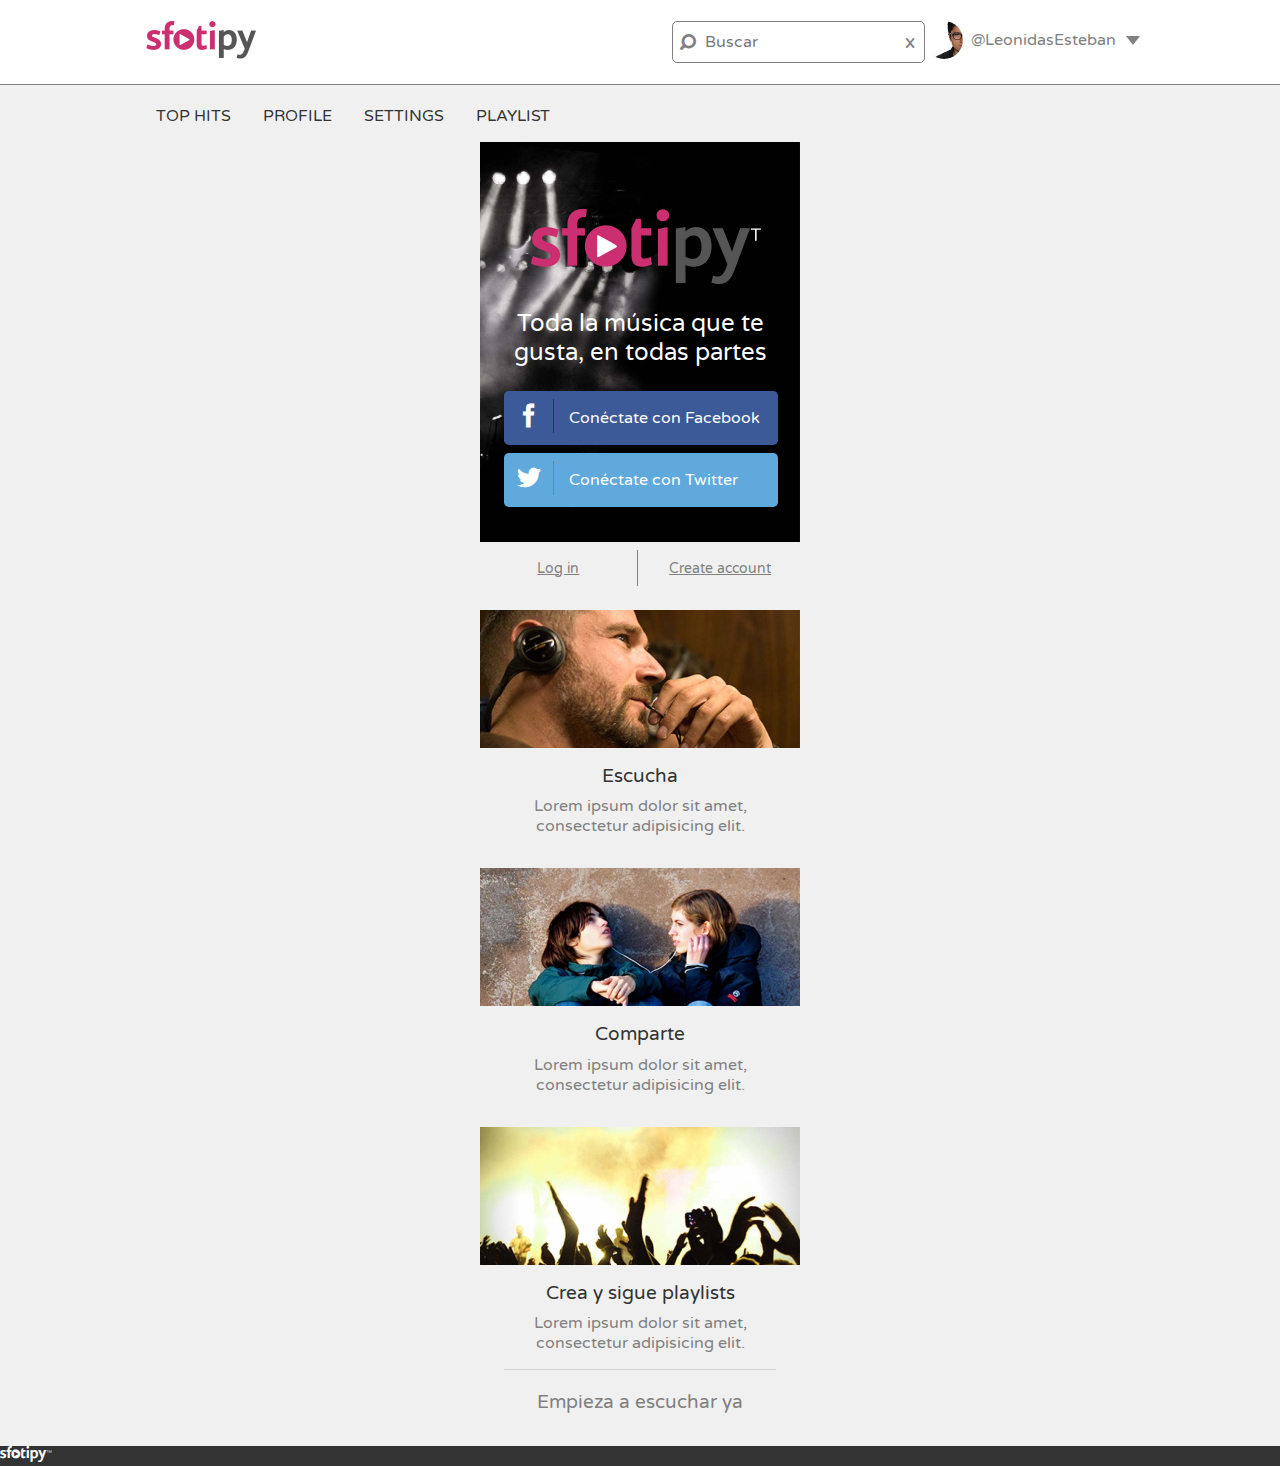
==== commit c2ba292d: "Login V1.2" ====
--- a/index.html
+++ b/index.html
@@ -81,8 +81,52 @@
       </div>
     </div>
     <div class="home-info">
-      
+      <div class="info-box">
+        <figure class="image">
+          <img src="img/bg/home-info-1.jpg" alt="Sfotipy" width="320" height="138">
+        </figure>
+        <div class="info-text">
+          <p class="info-title center-text dark-gray center-block">
+            Escucha
+          </p>
+          <p class="center-text gray center-block">
+            Lorem ipsum dolor sit amet, consectetur adipisicing elit.
+          </p>
+        </div>
+      </div>
+      <div class="info-box">
+        <figure class="image">
+          <img src="img/bg/home-info-2.jpg" alt="Sfotipy" width="320" height="138">
+        </figure>
+        <div class="info-text">
+          <p class="info-title center-text dark-gray center-block">
+            Comparte
+          </p>
+          <p class="center-text gray center-block">
+            Lorem ipsum dolor sit amet, consectetur adipisicing elit.
+          </p>
+        </div>
+      </div>
+      <div class="info-box">
+        <figure class="image">
+          <img src="img/bg/home-info-3.jpg" alt="Sfotipy" width="320" height="138">
+        </figure>
+        <div class="info-text border-bottom-light">
+          <p class="info-title center-text dark-gray center-block">
+            Crea y sigue playlists
+          </p>
+          <p class="center-text gray center-block">
+            Lorem ipsum dolor sit amet, consectetur adipisicing elit.
+          </p>
+        </div>
+      </div>
+      <div class="info-text">
+        <p class="info-title center-text gray">Empieza a escuchar ya</p>
+      </div>
     </div>
   </section>
+  <footer class="footer">
+    <span class="icon-sfotipy"></span>
+  </footer>
 </body>
 </html>
--- a/css/estilos.css
+++ b/css/estilos.css
@@ -1 +1 @@
-html{font-family:sans-serif;-ms-text-size-adjust:100%;-webkit-text-size-adjust:100%}body{margin:0}article,aside,details,figcaption,figure,footer,header,main,menu,nav,section,summary{display:block}audio,canvas,progress,video{display:inline-block}audio:not([controls]){display:none;height:0}progress{vertical-align:baseline}template,[hidden]{display:none}a{background-color:transparent;-webkit-text-decoration-skip:objects}a:active,a:hover{outline-width:0}abbr[title]{border-bottom:none;text-decoration:underline;text-decoration:underline dotted}b,strong{font-weight:inherit}b,strong{font-weight:bolder}dfn{font-style:italic}h1{font-size:2em;margin:.67em 0}mark{background-color:#ff0;color:#000}small{font-size:80%}sub,sup{font-size:75%;line-height:0;position:relative;vertical-align:baseline}sub{bottom:-.25em}sup{top:-.5em}img{border-style:none}svg:not(:root){overflow:hidden}code,kbd,pre,samp{font-family:monospace,monospace;font-size:1em}figure{margin:1em 40px}hr{box-sizing:content-box;height:0;overflow:visible}button,input,select,textarea{font:inherit;margin:0}optgroup{font-weight:bold}button,input{overflow:visible}button,select{text-transform:none}button,html [type="button"],[type="reset"],[type="submit"]{-webkit-appearance:button}button::-moz-focus-inner,[type="button"]::-moz-focus-inner,[type="reset"]::-moz-focus-inner,[type="submit"]::-moz-focus-inner{border-style:none;padding:0}button:-moz-focusring,[type="button"]:-moz-focusring,[type="reset"]:-moz-focusring,[type="submit"]:-moz-focusring{outline:1px dotted ButtonText}fieldset{border:1px solid #c0c0c0;margin:0 2px;padding:.35em .625em .75em}legend{box-sizing:border-box;color:inherit;display:table;max-width:100%;padding:0;white-space:normal}textarea{overflow:auto}[type="checkbox"],[type="radio"]{box-sizing:border-box;padding:0}[type="number"]::-webkit-inner-spin-button,[type="number"]::-webkit-outer-spin-button{height:auto}[type="search"]{-webkit-appearance:textfield;outline-offset:-2px}[type="search"]::-webkit-search-cancel-button,[type="search"]::-webkit-search-decoration{-webkit-appearance:none}::-webkit-input-placeholder{color:inherit;opacity:.54}::-webkit-file-upload-button{-webkit-appearance:button;font:inherit}@font-face{font-family:'sfotipy';src:url("../fonts/sfotipy.eot?kt9bol");src:url("../fonts/sfotipy.eot?#iefixkt9bol") format('embedded-opentype'),url("../fonts/sfotipy.woff?kt9bol") format('woff'),url("../fonts/sfotipy.ttf?kt9bol") format('truetype'),url("../fonts/sfotipy.svg?kt9bol#sfotipy") format('svg');font-weight:normal;font-style:normal}[class^="icon-"],[class*=" icon-"]{font-family:'sfotipy';speak:none;font-style:normal;font-weight:normal;font-variant:normal;text-transform:none;line-height:1;-webkit-font-smoothing:antialiased;-moz-osx-font-smoothing:grayscale}.icon-mail:before{content:"\e60f"}.icon-sfotipy:before{content:"\e60d"}.icon-menu:before{content:"\e60e"}.icon-stop:before{content:"\e60c"}.icon-search:before{content:"\e600"}.icon-lock:before{content:"\e601"}.icon-user:before{content:"\e602"}.icon-share:before{content:"\e603"}.icon-random:before{content:"\e604"}.icon-love:before{content:"\e605"}.icon-add:before{content:"\e606"}.icon-mute:before{content:"\e607"}.icon-vol:before{content:"\e608"}.icon-play:before{content:"\e609"}.icon-next:before{content:"\e60a"}.icon-prev:before{content:"\e60b"}.icon-facebook:before{content:"\e610"}.icon-twitter:before{content:"\e611"}body{font-family:'Varela Round',sans-serif;font-size:16px}a{text-decoration:none}figure{margin:0}img{vertical-align:top}ul{margin:0;padding:0}.azul{background:#3d5a98}.celeste{background:#5fa9dd}.button-menu{color:#333;left:.5em;margin-top:-10px;position:absolute;top:50%}.buttons-login{margin:.5em 0;border:1px solid transparent;border-radius:.3em;width:17em;height:3.25em;position:relative;cursor:pointer;}.buttons-login .button-text{color:#fff;font-size:1em;position:absolute;left:3em;padding:1em 1em}.buttons-login .button-login{color:#fff;font-size:1.5em;top:.3em;padding:.2em .5em;position:absolute}.social-login{position:relative}.logo-login{position:absolute;top:4.2em;left:1.5em;right:1.5em}.login-tittle{position:absolute;top:6em;left:0;bottom:0}.tittle-login{text-align:center;color:#fff;font-size:1.5em}.border-right-gris-oscuro{border-right:1px solid #333}.border-right-gris-claro{border-right:1px solid #818181}.login-link{display:inline-block;margin:.5em 0;text-align:center;width:9.8em;padding:.5em 0;}.login-link a{color:#818181;text-decoration:underline;font-size:.9em}.login-link:nth-child(even){border-right:1px solid #818181}.login.small{width:20em;margin:0 auto}.azul{color:#3d5a98}.celeste{color:#5fa9dd}.container{font-size:0;padding:1.4rem;text-align:center}.action{color:#fff;font-size:1.2em;margin-right:.5em;}.action:last-child{margin-right:0}.action.gray{color:#818181}.actions{position:absolute;bottom:0;left:0;right:0;background:rgba(0,0,0,0.3)}.border-bottom{border-bottom:1px solid #818181}.name{color:#333}.menu{display:none}.relative{position:relative}.padding{padding:1em}.padding-tb{padding:1em 0}.left{float:left}.right{float:right}.wrap{width:1000px}.round{border-radius:50%;overflow:hidden}.author{color:#818181}.center-block{margin:0 auto}.center-text{text-align:center}.right-text{text-align:right}.progress{margin:1em 0;position:relative;}.progress .min,.progress .max{font-size:.8em;position:absolute;top:-5px}.progress .min{left:0}.progress .max{right:0}.progress .total{background:#818181;border-radius:5px;height:5px;width:75%;margin:0 auto}.progress .state{background:#bd255b;border-radius:5px;height:5px;position:relative;width:30%;animation:10s state infinite linear}.progress .circle{background:#333;border-radius:50%;height:10px;position:absolute;right:0;top:-2px;width:10px;animation:1s circle infinite}.header{height:3.5em;}.header .title{font-size:1.1em;line-height:3.5em;margin:0;text-align:center}.song{display:inline-block;font-size:1rem;margin-bottom:1em;margin-right:1em;text-align:left;width:8rem;}.song:nth-child(even){margin-right:0}.song p{margin:.5em 0}.playing.small{width:20em;margin:0 auto}.input{border:1px solid #818181;height:2.5em;border-radius:5px;padding:0 1em 0 2em}.search-icon{position:absolute;left:.5em;top:.8em;color:#818181}.close-icon{color:#818181;font-size:1.2em;position:absolute;right:.5em;top:.5em}.playlist{display:none;width:22em;padding:0 2em;border-left:1px solid #818181;}.playlist .list{list-style:none}.playlist .item{padding:1em 0}.playlist .action{font-size:.8em}.isotipo{width:122px}.isotipo-login{width:244px;margin:0 auto}.logo{padding:1.3em 0;overflow:hidden;background:#fff;display:none}.avatar{width:38px;height:38px}.username{color:#818181;position:relative;top:9px;margin-left:.5em;}.username:after{border-left:7px solid transparent;border-right:7px solid transparent;border-top:9px solid #818181;content:"";display:inline-block;margin-left:.4em}@media screen and (min-width:480px){.song:nth-child(even){margin-right:1em}.image img{width:100%;height:auto}.playing.medium{width:auto}}@media screen and (min-width:1000px){body{background:#f0f0f0}.button-menu{display:none}.playing{padding-top:1.3em;}.playing.large{margin:0 auto;width:62.5em;overflow:hidden}.menu{display:block;background:#f0f0f0;overflow:hidden;border-top:1px solid #818181;}.menu .item{float:left;list-style:none;}.menu .item a{color:#333;text-transform:uppercase;cursor:pointer;padding:1em;display:block;border-top:5px solid transparent;}.menu .item a:hover{border-top:5px solid #818181}.music{width:32.5em;float:left;}.music .description{display:none}.header{height:auto;border:none;}.header .title{display:none}.logo,.playlist{display:block}}@-moz-keyframes state{0%{width:0}100%{width:100%}}@-webkit-keyframes state{0%{width:0}100%{width:100%}}@-o-keyframes state{0%{width:0}100%{width:100%}}@keyframes state{0%{width:0}100%{width:100%}}@-moz-keyframes circle{0%{transform:scale(1)}100%{transform:scale(2);opacity:0}}@-webkit-keyframes circle{0%{transform:scale(1)}100%{transform:scale(2);opacity:0}}@-o-keyframes circle{0%{transform:scale(1)}100%{transform:scale(2);opacity:0}}@keyframes circle{0%{transform:scale(1)}100%{transform:scale(2);opacity:0}}+html{font-family:sans-serif;-ms-text-size-adjust:100%;-webkit-text-size-adjust:100%}body{margin:0}article,aside,details,figcaption,figure,footer,header,main,menu,nav,section,summary{display:block}audio,canvas,progress,video{display:inline-block}audio:not([controls]){display:none;height:0}progress{vertical-align:baseline}template,[hidden]{display:none}a{background-color:transparent;-webkit-text-decoration-skip:objects}a:active,a:hover{outline-width:0}abbr[title]{border-bottom:none;text-decoration:underline;text-decoration:underline dotted}b,strong{font-weight:inherit}b,strong{font-weight:bolder}dfn{font-style:italic}h1{font-size:2em;margin:.67em 0}mark{background-color:#ff0;color:#000}small{font-size:80%}sub,sup{font-size:75%;line-height:0;position:relative;vertical-align:baseline}sub{bottom:-.25em}sup{top:-.5em}img{border-style:none}svg:not(:root){overflow:hidden}code,kbd,pre,samp{font-family:monospace,monospace;font-size:1em}figure{margin:1em 40px}hr{box-sizing:content-box;height:0;overflow:visible}button,input,select,textarea{font:inherit;margin:0}optgroup{font-weight:bold}button,input{overflow:visible}button,select{text-transform:none}button,html [type="button"],[type="reset"],[type="submit"]{-webkit-appearance:button}button::-moz-focus-inner,[type="button"]::-moz-focus-inner,[type="reset"]::-moz-focus-inner,[type="submit"]::-moz-focus-inner{border-style:none;padding:0}button:-moz-focusring,[type="button"]:-moz-focusring,[type="reset"]:-moz-focusring,[type="submit"]:-moz-focusring{outline:1px dotted ButtonText}fieldset{border:1px solid #c0c0c0;margin:0 2px;padding:.35em .625em .75em}legend{box-sizing:border-box;color:inherit;display:table;max-width:100%;padding:0;white-space:normal}textarea{overflow:auto}[type="checkbox"],[type="radio"]{box-sizing:border-box;padding:0}[type="number"]::-webkit-inner-spin-button,[type="number"]::-webkit-outer-spin-button{height:auto}[type="search"]{-webkit-appearance:textfield;outline-offset:-2px}[type="search"]::-webkit-search-cancel-button,[type="search"]::-webkit-search-decoration{-webkit-appearance:none}::-webkit-input-placeholder{color:inherit;opacity:.54}::-webkit-file-upload-button{-webkit-appearance:button;font:inherit}@font-face{font-family:'sfotipy';src:url("../fonts/sfotipy.eot?kt9bol");src:url("../fonts/sfotipy.eot?#iefixkt9bol") format('embedded-opentype'),url("../fonts/sfotipy.woff?kt9bol") format('woff'),url("../fonts/sfotipy.ttf?kt9bol") format('truetype'),url("../fonts/sfotipy.svg?kt9bol#sfotipy") format('svg');font-weight:normal;font-style:normal}[class^="icon-"],[class*=" icon-"]{font-family:'sfotipy';speak:none;font-style:normal;font-weight:normal;font-variant:normal;text-transform:none;line-height:1;-webkit-font-smoothing:antialiased;-moz-osx-font-smoothing:grayscale}.icon-mail:before{content:"\e60f"}.icon-sfotipy:before{content:"\e60d"}.icon-menu:before{content:"\e60e"}.icon-stop:before{content:"\e60c"}.icon-search:before{content:"\e600"}.icon-lock:before{content:"\e601"}.icon-user:before{content:"\e602"}.icon-share:before{content:"\e603"}.icon-random:before{content:"\e604"}.icon-love:before{content:"\e605"}.icon-add:before{content:"\e606"}.icon-mute:before{content:"\e607"}.icon-vol:before{content:"\e608"}.icon-play:before{content:"\e609"}.icon-next:before{content:"\e60a"}.icon-prev:before{content:"\e60b"}.icon-facebook:before{content:"\e610"}.icon-twitter:before{content:"\e611"}body{font-family:'Varela Round',sans-serif;font-size:16px}a{text-decoration:none}figure{margin:0}img{vertical-align:top}ul{margin:0;padding:0}.azul{background:#3d5a98}.celeste{background:#5fa9dd}.button-menu{color:#333;left:.5em;margin-top:-10px;position:absolute;top:50%}.buttons-login{margin:.5em 0;border:1px solid transparent;border-radius:.3em;width:17em;height:3.25em;position:relative;cursor:pointer;}.buttons-login .button-text{color:#fff;font-size:1em;position:absolute;left:3em;padding:1em 1em}.buttons-login .button-login{color:#fff;font-size:1.5em;top:.3em;padding:.2em .5em;position:absolute}.social-login{position:relative}.logo-login{position:absolute;top:4.2em;left:1.5em;right:1.5em}.login-tittle{position:absolute;top:6em;left:0;bottom:0}.tittle-login{text-align:center;color:#fff;font-size:1.5em}.border-right-gris-oscuro{border-right:1px solid #333}.border-right-gris-claro{border-right:1px solid #818181}.login-link{display:inline-block;margin:.5em 0;text-align:center;width:9.8em;padding:.5em 0;}.login-link a{color:#818181;text-decoration:underline;font-size:.9em}.login-link:nth-child(even){border-right:1px solid #818181}.info-box{margin-top:1em}.info-text{width:17em;margin:1em auto;padding-bottom:.5em;}.info-text p{margin-bottom:.5em}.info-title{font-size:1.2em}.footer{background:#333;color:#fff}.login.small{width:20em;margin:0 auto}.dark-gray{color:#333}.gray{color:#818181}.container{font-size:0;padding:1.4rem;text-align:center}.action{color:#fff;font-size:1.2em;margin-right:.5em;}.action:last-child{margin-right:0}.action.gray{color:#818181}.actions{position:absolute;bottom:0;left:0;right:0;background:rgba(0,0,0,0.3)}.border-top{border-top:1px solid #818181}.border-bottom{border-bottom:1px solid #818181}.border-bottom-light{border-bottom:1px solid #d0d2d3}.name{color:#333}.menu{display:none}.relative{position:relative}.padding{padding:1em}.padding-tb{padding:1em 0}.left{float:left}.right{float:right}.wrap{width:1000px}.round{border-radius:50%;overflow:hidden}.author{color:#818181}.center-block{margin:0 auto}.center-text{text-align:center}.right-text{text-align:right}.progress{margin:1em 0;position:relative;}.progress .min,.progress .max{font-size:.8em;position:absolute;top:-5px}.progress .min{left:0}.progress .max{right:0}.progress .total{background:#818181;border-radius:5px;height:5px;width:75%;margin:0 auto}.progress .state{background:#bd255b;border-radius:5px;height:5px;position:relative;width:30%;animation:10s state infinite linear}.progress .circle{background:#333;border-radius:50%;height:10px;position:absolute;right:0;top:-2px;width:10px;animation:1s circle infinite}.header{height:3.5em;}.header .title{font-size:1.1em;line-height:3.5em;margin:0;text-align:center}.song{display:inline-block;font-size:1rem;margin-bottom:1em;margin-right:1em;text-align:left;width:8rem;}.song:nth-child(even){margin-right:0}.song p{margin:.5em 0}.playing.small{width:20em;margin:0 auto}.input{border:1px solid #818181;height:2.5em;border-radius:5px;padding:0 1em 0 2em}.search-icon{position:absolute;left:.5em;top:.8em;color:#818181}.close-icon{color:#818181;font-size:1.2em;position:absolute;right:.5em;top:.5em}.playlist{display:none;width:22em;padding:0 2em;border-left:1px solid #818181;}.playlist .list{list-style:none}.playlist .item{padding:1em 0}.playlist .action{font-size:.8em}.isotipo{width:122px}.isotipo-login{width:244px;margin:0 auto}.logo{padding:1.3em 0;overflow:hidden;background:#fff;display:none}.avatar{width:38px;height:38px}.username{color:#818181;position:relative;top:9px;margin-left:.5em;}.username:after{border-left:7px solid transparent;border-right:7px solid transparent;border-top:9px solid #818181;content:"";display:inline-block;margin-left:.4em}@media screen and (min-width:480px){.song:nth-child(even){margin-right:1em}.image img{width:100%;height:auto}.playing.medium{width:auto}}@media screen and (min-width:1000px){body{background:#f0f0f0}.button-menu{display:none}.playing{padding-top:1.3em;}.playing.large{margin:0 auto;width:62.5em;overflow:hidden}.menu{display:block;background:#f0f0f0;overflow:hidden;border-top:1px solid #818181;}.menu .item{float:left;list-style:none;}.menu .item a{color:#333;text-transform:uppercase;cursor:pointer;padding:1em;display:block;border-top:5px solid transparent;}.menu .item a:hover{border-top:5px solid #818181}.music{width:32.5em;float:left;}.music .description{display:none}.header{height:auto;border:none;}.header .title{display:none}.logo,.playlist{display:block}}@-moz-keyframes state{0%{width:0}100%{width:100%}}@-webkit-keyframes state{0%{width:0}100%{width:100%}}@-o-keyframes state{0%{width:0}100%{width:100%}}@keyframes state{0%{width:0}100%{width:100%}}@-moz-keyframes circle{0%{transform:scale(1)}100%{transform:scale(2);opacity:0}}@-webkit-keyframes circle{0%{transform:scale(1)}100%{transform:scale(2);opacity:0}}@-o-keyframes circle{0%{transform:scale(1)}100%{transform:scale(2);opacity:0}}@keyframes circle{0%{transform:scale(1)}100%{transform:scale(2);opacity:0}}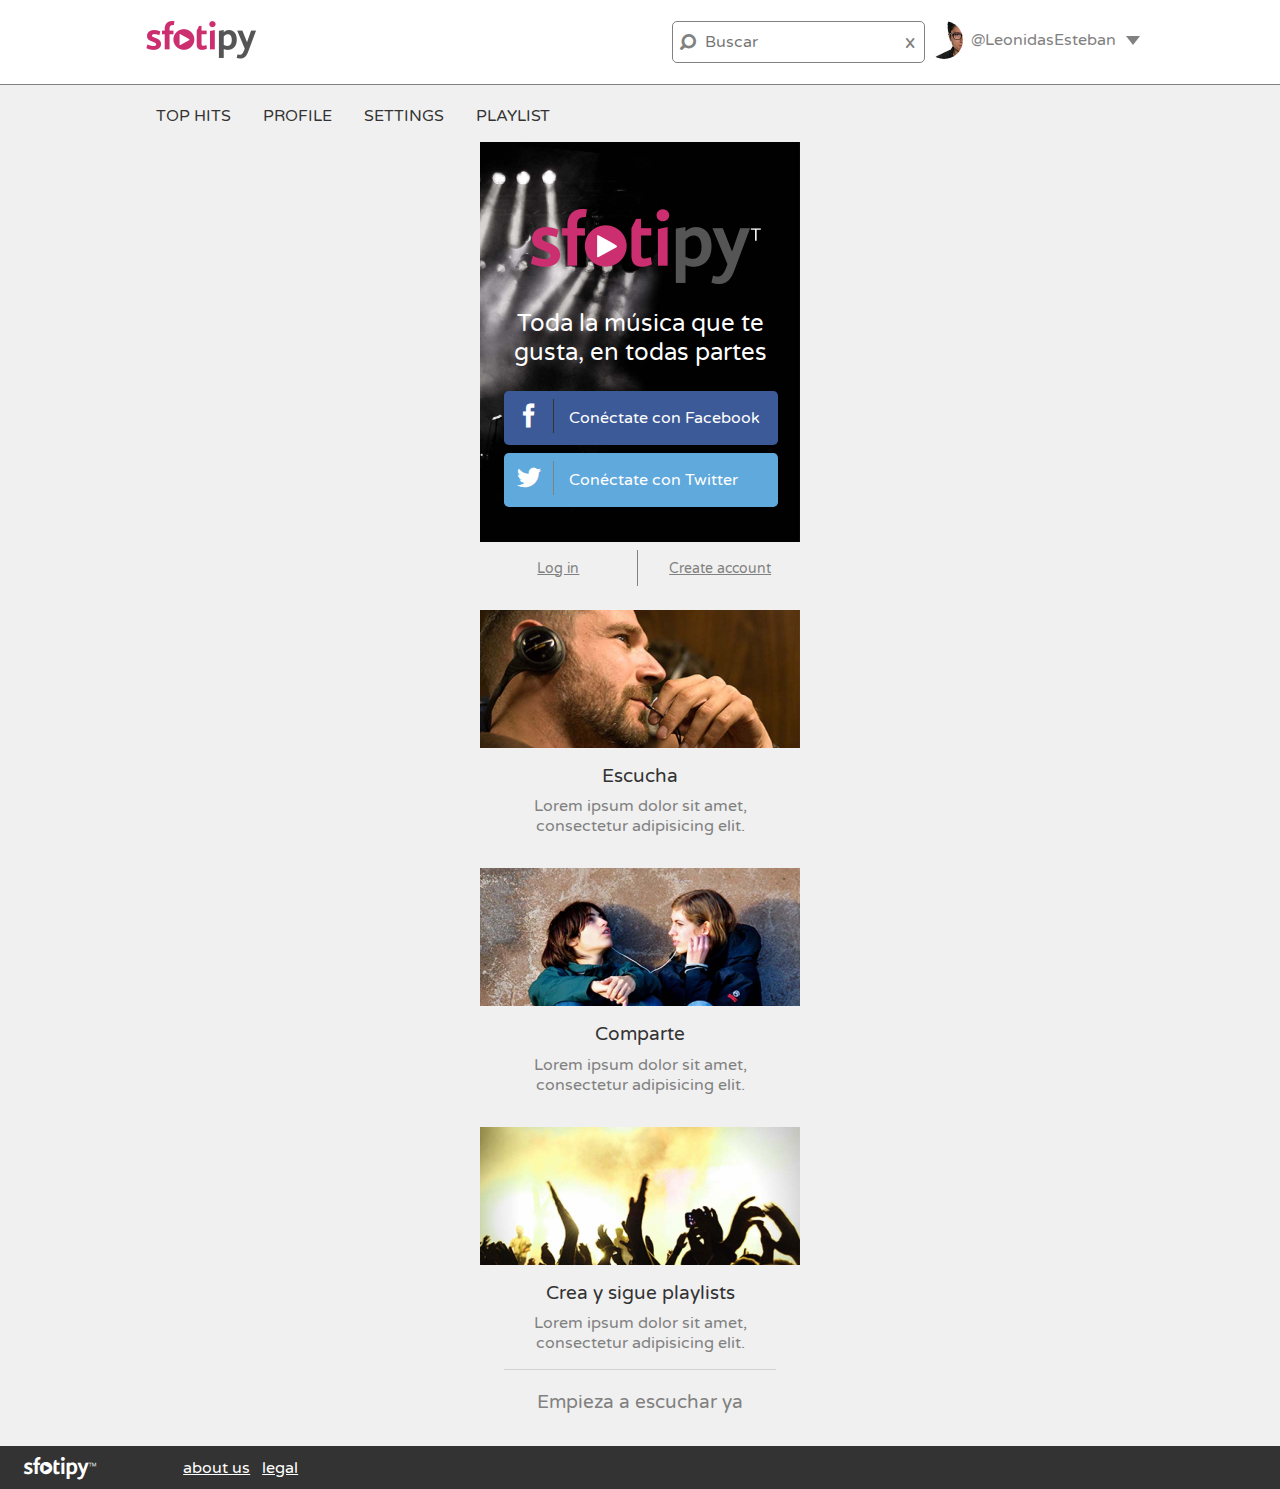
==== commit c83964ec: "Agregado footer" ====
--- a/index.html
+++ b/index.html
@@ -126,7 +126,13 @@
     </div>
   </section>
   <footer class="footer">
-    <span class="icon-sfotipy"></span>
+      <div class="footer-content">
+        <a class="icon-sfotipy"></a>
+        <div class="footer-links">
+          <a href="" class="footer-link">about us</a>
+          <a href="" class="footer-link">legal</a>
+        </div>
+      </div>
   </footer>
 </body>
 </html>
--- a/css/estilos.css
+++ b/css/estilos.css
@@ -1 +1 @@
-html{font-family:sans-serif;-ms-text-size-adjust:100%;-webkit-text-size-adjust:100%}body{margin:0}article,aside,details,figcaption,figure,footer,header,main,menu,nav,section,summary{display:block}audio,canvas,progress,video{display:inline-block}audio:not([controls]){display:none;height:0}progress{vertical-align:baseline}template,[hidden]{display:none}a{background-color:transparent;-webkit-text-decoration-skip:objects}a:active,a:hover{outline-width:0}abbr[title]{border-bottom:none;text-decoration:underline;text-decoration:underline dotted}b,strong{font-weight:inherit}b,strong{font-weight:bolder}dfn{font-style:italic}h1{font-size:2em;margin:.67em 0}mark{background-color:#ff0;color:#000}small{font-size:80%}sub,sup{font-size:75%;line-height:0;position:relative;vertical-align:baseline}sub{bottom:-.25em}sup{top:-.5em}img{border-style:none}svg:not(:root){overflow:hidden}code,kbd,pre,samp{font-family:monospace,monospace;font-size:1em}figure{margin:1em 40px}hr{box-sizing:content-box;height:0;overflow:visible}button,input,select,textarea{font:inherit;margin:0}optgroup{font-weight:bold}button,input{overflow:visible}button,select{text-transform:none}button,html [type="button"],[type="reset"],[type="submit"]{-webkit-appearance:button}button::-moz-focus-inner,[type="button"]::-moz-focus-inner,[type="reset"]::-moz-focus-inner,[type="submit"]::-moz-focus-inner{border-style:none;padding:0}button:-moz-focusring,[type="button"]:-moz-focusring,[type="reset"]:-moz-focusring,[type="submit"]:-moz-focusring{outline:1px dotted ButtonText}fieldset{border:1px solid #c0c0c0;margin:0 2px;padding:.35em .625em .75em}legend{box-sizing:border-box;color:inherit;display:table;max-width:100%;padding:0;white-space:normal}textarea{overflow:auto}[type="checkbox"],[type="radio"]{box-sizing:border-box;padding:0}[type="number"]::-webkit-inner-spin-button,[type="number"]::-webkit-outer-spin-button{height:auto}[type="search"]{-webkit-appearance:textfield;outline-offset:-2px}[type="search"]::-webkit-search-cancel-button,[type="search"]::-webkit-search-decoration{-webkit-appearance:none}::-webkit-input-placeholder{color:inherit;opacity:.54}::-webkit-file-upload-button{-webkit-appearance:button;font:inherit}@font-face{font-family:'sfotipy';src:url("../fonts/sfotipy.eot?kt9bol");src:url("../fonts/sfotipy.eot?#iefixkt9bol") format('embedded-opentype'),url("../fonts/sfotipy.woff?kt9bol") format('woff'),url("../fonts/sfotipy.ttf?kt9bol") format('truetype'),url("../fonts/sfotipy.svg?kt9bol#sfotipy") format('svg');font-weight:normal;font-style:normal}[class^="icon-"],[class*=" icon-"]{font-family:'sfotipy';speak:none;font-style:normal;font-weight:normal;font-variant:normal;text-transform:none;line-height:1;-webkit-font-smoothing:antialiased;-moz-osx-font-smoothing:grayscale}.icon-mail:before{content:"\e60f"}.icon-sfotipy:before{content:"\e60d"}.icon-menu:before{content:"\e60e"}.icon-stop:before{content:"\e60c"}.icon-search:before{content:"\e600"}.icon-lock:before{content:"\e601"}.icon-user:before{content:"\e602"}.icon-share:before{content:"\e603"}.icon-random:before{content:"\e604"}.icon-love:before{content:"\e605"}.icon-add:before{content:"\e606"}.icon-mute:before{content:"\e607"}.icon-vol:before{content:"\e608"}.icon-play:before{content:"\e609"}.icon-next:before{content:"\e60a"}.icon-prev:before{content:"\e60b"}.icon-facebook:before{content:"\e610"}.icon-twitter:before{content:"\e611"}body{font-family:'Varela Round',sans-serif;font-size:16px}a{text-decoration:none}figure{margin:0}img{vertical-align:top}ul{margin:0;padding:0}.azul{background:#3d5a98}.celeste{background:#5fa9dd}.button-menu{color:#333;left:.5em;margin-top:-10px;position:absolute;top:50%}.buttons-login{margin:.5em 0;border:1px solid transparent;border-radius:.3em;width:17em;height:3.25em;position:relative;cursor:pointer;}.buttons-login .button-text{color:#fff;font-size:1em;position:absolute;left:3em;padding:1em 1em}.buttons-login .button-login{color:#fff;font-size:1.5em;top:.3em;padding:.2em .5em;position:absolute}.social-login{position:relative}.logo-login{position:absolute;top:4.2em;left:1.5em;right:1.5em}.login-tittle{position:absolute;top:6em;left:0;bottom:0}.tittle-login{text-align:center;color:#fff;font-size:1.5em}.border-right-gris-oscuro{border-right:1px solid #333}.border-right-gris-claro{border-right:1px solid #818181}.login-link{display:inline-block;margin:.5em 0;text-align:center;width:9.8em;padding:.5em 0;}.login-link a{color:#818181;text-decoration:underline;font-size:.9em}.login-link:nth-child(even){border-right:1px solid #818181}.info-box{margin-top:1em}.info-text{width:17em;margin:1em auto;padding-bottom:.5em;}.info-text p{margin-bottom:.5em}.info-title{font-size:1.2em}.footer{background:#333;color:#fff}.login.small{width:20em;margin:0 auto}.dark-gray{color:#333}.gray{color:#818181}.container{font-size:0;padding:1.4rem;text-align:center}.action{color:#fff;font-size:1.2em;margin-right:.5em;}.action:last-child{margin-right:0}.action.gray{color:#818181}.actions{position:absolute;bottom:0;left:0;right:0;background:rgba(0,0,0,0.3)}.border-top{border-top:1px solid #818181}.border-bottom{border-bottom:1px solid #818181}.border-bottom-light{border-bottom:1px solid #d0d2d3}.name{color:#333}.menu{display:none}.relative{position:relative}.padding{padding:1em}.padding-tb{padding:1em 0}.left{float:left}.right{float:right}.wrap{width:1000px}.round{border-radius:50%;overflow:hidden}.author{color:#818181}.center-block{margin:0 auto}.center-text{text-align:center}.right-text{text-align:right}.progress{margin:1em 0;position:relative;}.progress .min,.progress .max{font-size:.8em;position:absolute;top:-5px}.progress .min{left:0}.progress .max{right:0}.progress .total{background:#818181;border-radius:5px;height:5px;width:75%;margin:0 auto}.progress .state{background:#bd255b;border-radius:5px;height:5px;position:relative;width:30%;animation:10s state infinite linear}.progress .circle{background:#333;border-radius:50%;height:10px;position:absolute;right:0;top:-2px;width:10px;animation:1s circle infinite}.header{height:3.5em;}.header .title{font-size:1.1em;line-height:3.5em;margin:0;text-align:center}.song{display:inline-block;font-size:1rem;margin-bottom:1em;margin-right:1em;text-align:left;width:8rem;}.song:nth-child(even){margin-right:0}.song p{margin:.5em 0}.playing.small{width:20em;margin:0 auto}.input{border:1px solid #818181;height:2.5em;border-radius:5px;padding:0 1em 0 2em}.search-icon{position:absolute;left:.5em;top:.8em;color:#818181}.close-icon{color:#818181;font-size:1.2em;position:absolute;right:.5em;top:.5em}.playlist{display:none;width:22em;padding:0 2em;border-left:1px solid #818181;}.playlist .list{list-style:none}.playlist .item{padding:1em 0}.playlist .action{font-size:.8em}.isotipo{width:122px}.isotipo-login{width:244px;margin:0 auto}.logo{padding:1.3em 0;overflow:hidden;background:#fff;display:none}.avatar{width:38px;height:38px}.username{color:#818181;position:relative;top:9px;margin-left:.5em;}.username:after{border-left:7px solid transparent;border-right:7px solid transparent;border-top:9px solid #818181;content:"";display:inline-block;margin-left:.4em}@media screen and (min-width:480px){.song:nth-child(even){margin-right:1em}.image img{width:100%;height:auto}.playing.medium{width:auto}}@media screen and (min-width:1000px){body{background:#f0f0f0}.button-menu{display:none}.playing{padding-top:1.3em;}.playing.large{margin:0 auto;width:62.5em;overflow:hidden}.menu{display:block;background:#f0f0f0;overflow:hidden;border-top:1px solid #818181;}.menu .item{float:left;list-style:none;}.menu .item a{color:#333;text-transform:uppercase;cursor:pointer;padding:1em;display:block;border-top:5px solid transparent;}.menu .item a:hover{border-top:5px solid #818181}.music{width:32.5em;float:left;}.music .description{display:none}.header{height:auto;border:none;}.header .title{display:none}.logo,.playlist{display:block}}@-moz-keyframes state{0%{width:0}100%{width:100%}}@-webkit-keyframes state{0%{width:0}100%{width:100%}}@-o-keyframes state{0%{width:0}100%{width:100%}}@keyframes state{0%{width:0}100%{width:100%}}@-moz-keyframes circle{0%{transform:scale(1)}100%{transform:scale(2);opacity:0}}@-webkit-keyframes circle{0%{transform:scale(1)}100%{transform:scale(2);opacity:0}}@-o-keyframes circle{0%{transform:scale(1)}100%{transform:scale(2);opacity:0}}@keyframes circle{0%{transform:scale(1)}100%{transform:scale(2);opacity:0}}+html{font-family:sans-serif;-ms-text-size-adjust:100%;-webkit-text-size-adjust:100%}body{margin:0}article,aside,details,figcaption,figure,footer,header,main,menu,nav,section,summary{display:block}audio,canvas,progress,video{display:inline-block}audio:not([controls]){display:none;height:0}progress{vertical-align:baseline}template,[hidden]{display:none}a{background-color:transparent;-webkit-text-decoration-skip:objects}a:active,a:hover{outline-width:0}abbr[title]{border-bottom:none;text-decoration:underline;text-decoration:underline dotted}b,strong{font-weight:inherit}b,strong{font-weight:bolder}dfn{font-style:italic}h1{font-size:2em;margin:.67em 0}mark{background-color:#ff0;color:#000}small{font-size:80%}sub,sup{font-size:75%;line-height:0;position:relative;vertical-align:baseline}sub{bottom:-.25em}sup{top:-.5em}img{border-style:none}svg:not(:root){overflow:hidden}code,kbd,pre,samp{font-family:monospace,monospace;font-size:1em}figure{margin:1em 40px}hr{box-sizing:content-box;height:0;overflow:visible}button,input,select,textarea{font:inherit;margin:0}optgroup{font-weight:bold}button,input{overflow:visible}button,select{text-transform:none}button,html [type="button"],[type="reset"],[type="submit"]{-webkit-appearance:button}button::-moz-focus-inner,[type="button"]::-moz-focus-inner,[type="reset"]::-moz-focus-inner,[type="submit"]::-moz-focus-inner{border-style:none;padding:0}button:-moz-focusring,[type="button"]:-moz-focusring,[type="reset"]:-moz-focusring,[type="submit"]:-moz-focusring{outline:1px dotted ButtonText}fieldset{border:1px solid #c0c0c0;margin:0 2px;padding:.35em .625em .75em}legend{box-sizing:border-box;color:inherit;display:table;max-width:100%;padding:0;white-space:normal}textarea{overflow:auto}[type="checkbox"],[type="radio"]{box-sizing:border-box;padding:0}[type="number"]::-webkit-inner-spin-button,[type="number"]::-webkit-outer-spin-button{height:auto}[type="search"]{-webkit-appearance:textfield;outline-offset:-2px}[type="search"]::-webkit-search-cancel-button,[type="search"]::-webkit-search-decoration{-webkit-appearance:none}::-webkit-input-placeholder{color:inherit;opacity:.54}::-webkit-file-upload-button{-webkit-appearance:button;font:inherit}@font-face{font-family:'sfotipy';src:url("../fonts/sfotipy.eot?kt9bol");src:url("../fonts/sfotipy.eot?#iefixkt9bol") format('embedded-opentype'),url("../fonts/sfotipy.woff?kt9bol") format('woff'),url("../fonts/sfotipy.ttf?kt9bol") format('truetype'),url("../fonts/sfotipy.svg?kt9bol#sfotipy") format('svg');font-weight:normal;font-style:normal}[class^="icon-"],[class*=" icon-"]{font-family:'sfotipy';speak:none;font-style:normal;font-weight:normal;font-variant:normal;text-transform:none;line-height:1;-webkit-font-smoothing:antialiased;-moz-osx-font-smoothing:grayscale}.icon-mail:before{content:"\e60f"}.icon-sfotipy:before{content:"\e60d"}.icon-menu:before{content:"\e60e"}.icon-stop:before{content:"\e60c"}.icon-search:before{content:"\e600"}.icon-lock:before{content:"\e601"}.icon-user:before{content:"\e602"}.icon-share:before{content:"\e603"}.icon-random:before{content:"\e604"}.icon-love:before{content:"\e605"}.icon-add:before{content:"\e606"}.icon-mute:before{content:"\e607"}.icon-vol:before{content:"\e608"}.icon-play:before{content:"\e609"}.icon-next:before{content:"\e60a"}.icon-prev:before{content:"\e60b"}.icon-facebook:before{content:"\e610"}.icon-twitter:before{content:"\e611"}body{font-family:'Varela Round',sans-serif;font-size:16px}a{text-decoration:none}figure{margin:0}img{vertical-align:top}ul{margin:0;padding:0}.azul{background:#3d5a98}.celeste{background:#5fa9dd}.button-menu{color:#333;left:.5em;margin-top:-10px;position:absolute;top:50%}.buttons-login{margin:.5em 0;border:1px solid transparent;border-radius:.3em;width:17em;height:3.25em;position:relative;cursor:pointer;}.buttons-login .button-text{color:#fff;font-size:1em;position:absolute;left:3em;padding:1em 1em}.buttons-login .button-login{color:#fff;font-size:1.5em;top:.3em;padding:.2em .5em;position:absolute}.social-login{position:relative}.logo-login{position:absolute;top:4.2em;left:1.5em;right:1.5em}.login-tittle{position:absolute;top:6em;left:0;bottom:0}.tittle-login{text-align:center;color:#fff;font-size:1.5em}.border-right-gris-oscuro{border-right:1px solid #333}.border-right-gris-claro{border-right:1px solid #818181}.login-link{display:inline-block;margin:.5em 0;text-align:center;width:9.8em;padding:.5em 0;}.login-link a{color:#818181;text-decoration:underline;font-size:.9em}.login-link:nth-child(even){border-right:1px solid #818181}.info-box{margin-top:1em}.info-text{width:17em;margin:1em auto;padding-bottom:.5em;}.info-text p{margin-bottom:.5em}.info-title{font-size:1.2em}.footer{background:#333;width:100%;}.footer .footer-content{height:2.7em;display:table;width:17.8em;margin-left:1.5em;}.footer .footer-content .icon-sfotipy{color:#fff;font-size:1.4em;text-decoration:none;display:table-cell;vertical-align:middle;padding-right:3em}.footer .footer-content .footer-links{display:table-cell;vertical-align:middle;}.footer .footer-content .footer-links a{font-size:1em;color:#fff;text-decoration:underline;margin-left:.5em}.login.small{width:20em;margin:0 auto}.dark-gray{color:#333}.gray{color:#818181}.container{font-size:0;padding:1.4rem;text-align:center}.action{color:#fff;font-size:1.2em;margin-right:.5em;}.action:last-child{margin-right:0}.action.gray{color:#818181}.actions{position:absolute;bottom:0;left:0;right:0;background:rgba(0,0,0,0.3)}.border-top{border-top:1px solid #818181}.border-bottom{border-bottom:1px solid #818181}.border-bottom-light{border-bottom:1px solid #d0d2d3}.name{color:#333}.menu{display:none}.relative{position:relative}.padding{padding:1em}.padding-tb{padding:1em 0}.left{float:left}.right{float:right}.wrap{width:1000px}.round{border-radius:50%;overflow:hidden}.author{color:#818181}.center-block{margin:0 auto}.center-text{text-align:center}.right-text{text-align:right}.progress{margin:1em 0;position:relative;}.progress .min,.progress .max{font-size:.8em;position:absolute;top:-5px}.progress .min{left:0}.progress .max{right:0}.progress .total{background:#818181;border-radius:5px;height:5px;width:75%;margin:0 auto}.progress .state{background:#bd255b;border-radius:5px;height:5px;position:relative;width:30%;animation:10s state infinite linear}.progress .circle{background:#333;border-radius:50%;height:10px;position:absolute;right:0;top:-2px;width:10px;animation:1s circle infinite}.header{height:3.5em;}.header .title{font-size:1.1em;line-height:3.5em;margin:0;text-align:center}.song{display:inline-block;font-size:1rem;margin-bottom:1em;margin-right:1em;text-align:left;width:8rem;}.song:nth-child(even){margin-right:0}.song p{margin:.5em 0}.playing.small{width:20em;margin:0 auto}.input{border:1px solid #818181;height:2.5em;border-radius:5px;padding:0 1em 0 2em}.search-icon{position:absolute;left:.5em;top:.8em;color:#818181}.close-icon{color:#818181;font-size:1.2em;position:absolute;right:.5em;top:.5em}.playlist{display:none;width:22em;padding:0 2em;border-left:1px solid #818181;}.playlist .list{list-style:none}.playlist .item{padding:1em 0}.playlist .action{font-size:.8em}.isotipo{width:122px}.isotipo-login{width:244px;margin:0 auto}.logo{padding:1.3em 0;overflow:hidden;background:#fff;display:none}.avatar{width:38px;height:38px}.username{color:#818181;position:relative;top:9px;margin-left:.5em;}.username:after{border-left:7px solid transparent;border-right:7px solid transparent;border-top:9px solid #818181;content:"";display:inline-block;margin-left:.4em}@media screen and (min-width:480px){.song:nth-child(even){margin-right:1em}.image img{width:100%;height:auto}.playing.medium{width:auto}}@media screen and (min-width:1000px){body{background:#f0f0f0}.button-menu{display:none}.playing{padding-top:1.3em;}.playing.large{margin:0 auto;width:62.5em;overflow:hidden}.menu{display:block;background:#f0f0f0;overflow:hidden;border-top:1px solid #818181;}.menu .item{float:left;list-style:none;}.menu .item a{color:#333;text-transform:uppercase;cursor:pointer;padding:1em;display:block;border-top:5px solid transparent;}.menu .item a:hover{border-top:5px solid #818181}.music{width:32.5em;float:left;}.music .description{display:none}.header{height:auto;border:none;}.header .title{display:none}.logo,.playlist{display:block}}@-moz-keyframes state{0%{width:0}100%{width:100%}}@-webkit-keyframes state{0%{width:0}100%{width:100%}}@-o-keyframes state{0%{width:0}100%{width:100%}}@keyframes state{0%{width:0}100%{width:100%}}@-moz-keyframes circle{0%{transform:scale(1)}100%{transform:scale(2);opacity:0}}@-webkit-keyframes circle{0%{transform:scale(1)}100%{transform:scale(2);opacity:0}}@-o-keyframes circle{0%{transform:scale(1)}100%{transform:scale(2);opacity:0}}@keyframes circle{0%{transform:scale(1)}100%{transform:scale(2);opacity:0}}